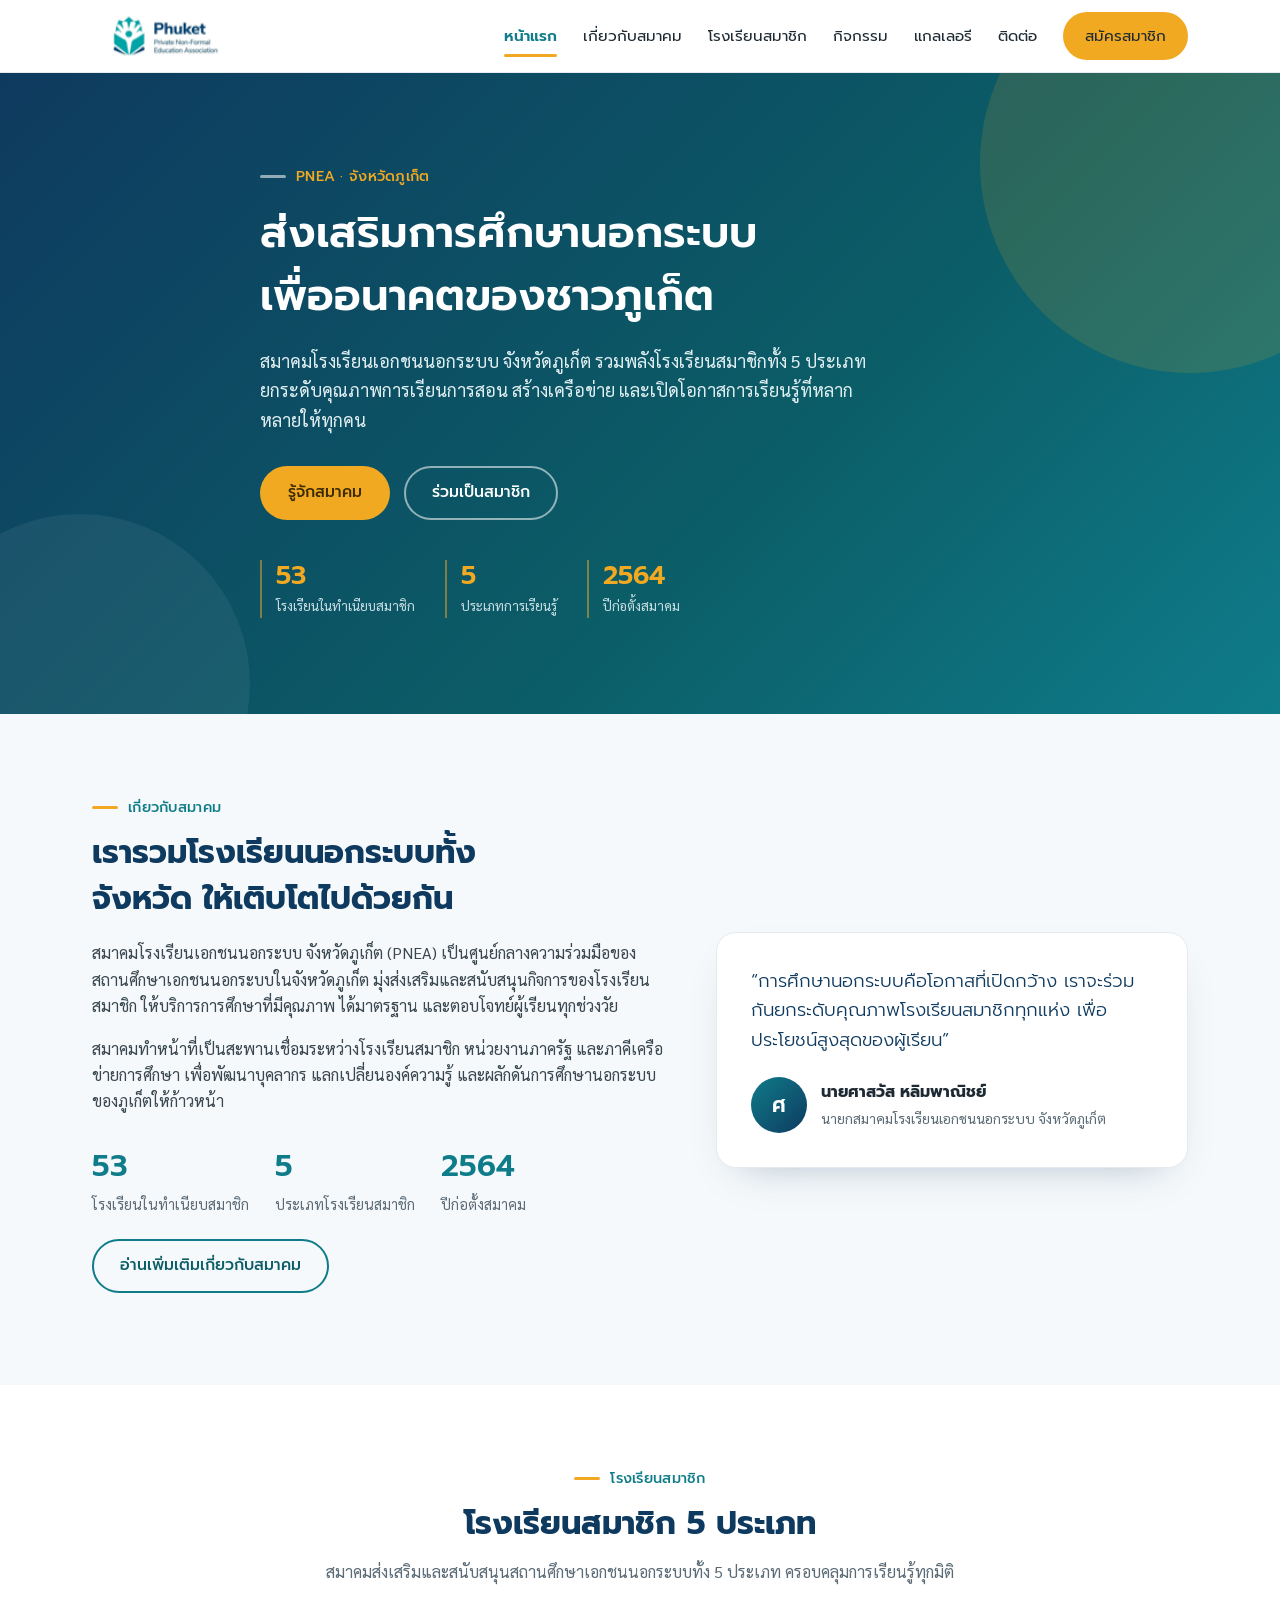
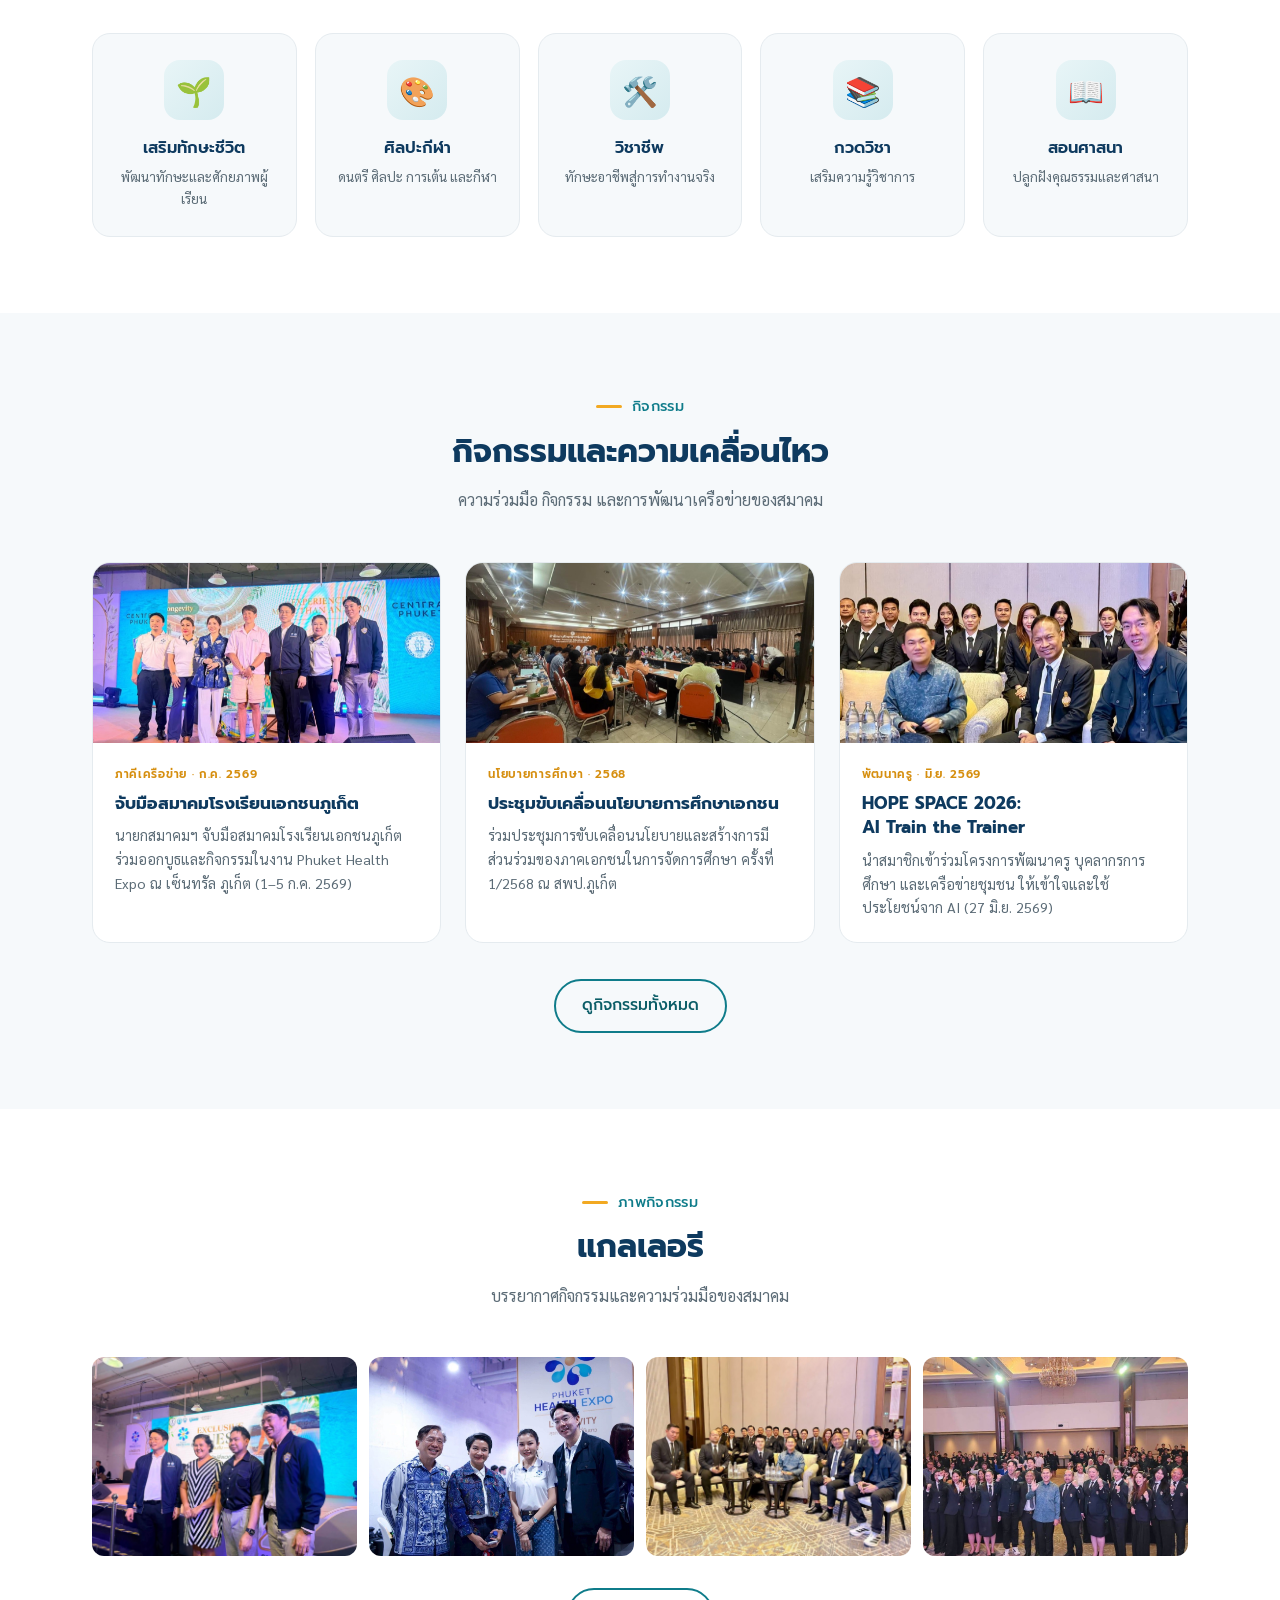
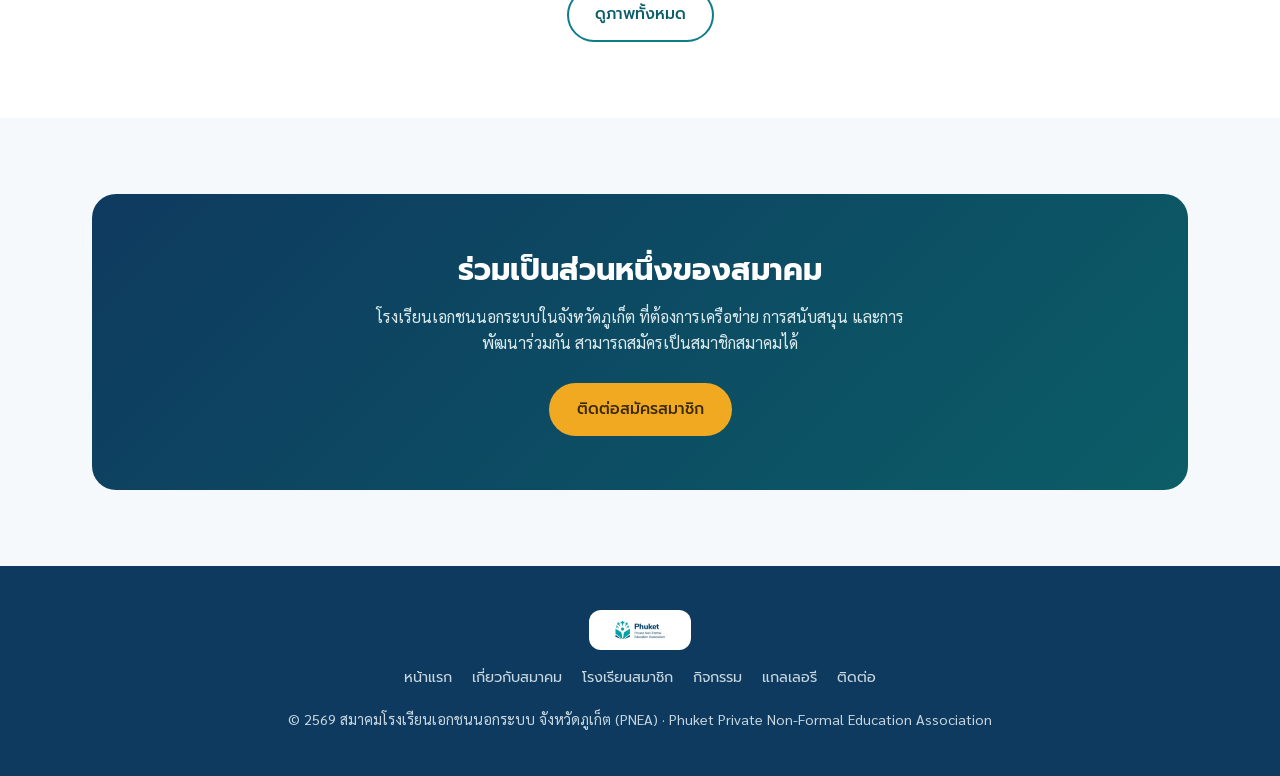
==== index.html @ 34551231 "content: ทำเนียบ 130 แห่ง — เพิ่มการ์ดจากทะเบียน สช." ====
<!DOCTYPE html>
<html lang="th">
<head>
<meta charset="UTF-8">
<meta name="viewport" content="width=device-width, initial-scale=1.0">
<title>สมาคมโรงเรียนเอกชนนอกระบบ จังหวัดภูเก็ต | PNEA</title>
<meta name="description" content="สมาคมโรงเรียนเอกชนนอกระบบ จังหวัดภูเก็ต (PNEA) ส่งเสริมและสนับสนุนโรงเรียนสมาชิก 5 ประเภท เพื่อการศึกษาที่มีคุณภาพของชาวภูเก็ต">
<link rel="preconnect" href="https://fonts.googleapis.com">
<link rel="preconnect" href="https://fonts.gstatic.com" crossorigin>
<link href="https://fonts.googleapis.com/css2?family=Prompt:wght@300;400;500;600;700&family=Sarabun:wght@300;400;500;600&display=swap" rel="stylesheet">
<!-- social/meta -->
<link rel="icon" type="image/png" href="img/favicon.png">
<link rel="apple-touch-icon" href="img/favicon.png">
<meta property="og:type" content="website">
<meta property="og:site_name" content="PNEA — สมาคมโรงเรียนเอกชนนอกระบบ จังหวัดภูเก็ต">
<meta property="og:locale" content="th_TH">
<meta property="og:title" content="สมาคมโรงเรียนเอกชนนอกระบบ จังหวัดภูเก็ต | PNEA">
<meta property="og:description" content="สมาคมโรงเรียนเอกชนนอกระบบ จังหวัดภูเก็ต (PNEA) ส่งเสริมและสนับสนุนโรงเรียนสมาชิก 5 ประเภท เพื่อการศึกษาที่มีคุณภาพของชาวภูเก็ต">
<meta property="og:url" content="https://satjah.github.io/phuket-pnea/">
<meta property="og:image" content="https://satjah.github.io/phuket-pnea/img/og.jpg">
<meta name="twitter:card" content="summary_large_image">
<link rel="canonical" href="https://satjah.github.io/phuket-pnea/">
<link rel="stylesheet" href="css/style.css">
</head>
<body>

<header>
  <nav class="wrap">
    <a class="logo" href="index.html">
      <img src="img/logo-nav.png" alt="PNEA – สมาคมโรงเรียนเอกชนนอกระบบ จังหวัดภูเก็ต" class="logo-img">
    </a>
    <div class="nav-links">
      <a href="index.html" class="active">หน้าแรก</a>
      <a href="about.html">เกี่ยวกับสมาคม</a>
      <a href="members.html">โรงเรียนสมาชิก</a>
      <a href="activities.html">กิจกรรม</a>
      <a href="gallery.html">แกลเลอรี</a>
      <a href="contact.html">ติดต่อ</a>
      <a href="members.html#join" class="btn btn-gold" style="padding:9px 20px">สมัครสมาชิก</a>
    </div>
    <button class="nav-toggle" aria-label="เมนู" aria-expanded="false">☰</button>
  </nav>
</header>

<!-- ===== HERO ===== -->
<div class="hero" id="top">
  <div class="wrap hero-inner">
    <div class="eyebrow">PNEA · จังหวัดภูเก็ต</div>
    <h1>ส่งเสริมการศึกษานอกระบบ เพื่ออนาคตของชาวภูเก็ต</h1>
    <p>สมาคมโรงเรียนเอกชนนอกระบบ จังหวัดภูเก็ต รวมพลังโรงเรียนสมาชิกทั้ง 5 ประเภท
       ยกระดับคุณภาพการเรียนการสอน สร้างเครือข่าย และเปิดโอกาสการเรียนรู้ที่หลากหลายให้ทุกคน</p>
    <div class="hero-cta">
      <a href="about.html" class="btn btn-gold">รู้จักสมาคม</a>
      <a href="members.html#join" class="btn btn-ghost">ร่วมเป็นสมาชิก</a>
    </div>
    <div class="hero-stats">
      <div class="hs"><b class="n-schools">53</b><span>โรงเรียนในทำเนียบสมาชิก</span></div>
      <div class="hs"><b>5</b><span>ประเภทการเรียนรู้</span></div>
      <div class="hs"><b>2564</b><span>ปีก่อตั้งสมาคม</span></div>
    </div>
  </div>
</div>

<!-- ===== ABOUT (ย่อ) ===== -->
<section id="about">
  <div class="wrap about-grid">
    <div>
      <div class="eyebrow">เกี่ยวกับสมาคม</div>
      <h2 style="font-size:2rem;color:var(--navy);margin:10px 0 18px">เรารวมโรงเรียนนอกระบบทั้งจังหวัด ให้เติบโตไปด้วยกัน</h2>
      <p>สมาคมโรงเรียนเอกชนนอกระบบ จังหวัดภูเก็ต (PNEA) เป็นศูนย์กลางความร่วมมือของสถานศึกษาเอกชนนอกระบบในจังหวัดภูเก็ต
         มุ่งส่งเสริมและสนับสนุนกิจการของโรงเรียนสมาชิก ให้บริการการศึกษาที่มีคุณภาพ ได้มาตรฐาน และตอบโจทย์ผู้เรียนทุกช่วงวัย</p>
      <p>สมาคมทำหน้าที่เป็นสะพานเชื่อมระหว่างโรงเรียนสมาชิก หน่วยงานภาครัฐ และภาคีเครือข่ายการศึกษา
         เพื่อพัฒนาบุคลากร แลกเปลี่ยนองค์ความรู้ และผลักดันการศึกษานอกระบบของภูเก็ตให้ก้าวหน้า</p>
      <div class="stat-row">
        <div class="stat"><b class="n-schools">53</b><span>โรงเรียนในทำเนียบสมาชิก</span></div>
        <div class="stat"><b>5</b><span>ประเภทโรงเรียนสมาชิก</span></div>
        <div class="stat"><b>2564</b><span>ปีก่อตั้งสมาคม</span></div>
      </div>
      <p style="margin-top:22px"><a href="about.html" class="btn btn-line">อ่านเพิ่มเติมเกี่ยวกับสมาคม</a></p>
    </div>
    <div class="about-card">
      <div class="quote">“การศึกษานอกระบบคือโอกาสที่เปิดกว้าง เราจะร่วมกันยกระดับคุณภาพโรงเรียนสมาชิกทุกแห่ง เพื่อประโยชน์สูงสุดของผู้เรียน”</div>
      <div class="prez">
        <div class="avatar">ศ</div>
        <div>
          <b>นายศาสวัส หลิมพาณิชย์</b>
          <span>นายกสมาคมโรงเรียนเอกชนนอกระบบ จังหวัดภูเก็ต</span>
        </div>
      </div>
    </div>
  </div>
</section>

<!-- ===== CATEGORIES (ย่อ) ===== -->
<section id="categories" class="sec-white">
  <div class="wrap">
    <div class="sec-head">
      <div class="eyebrow">โรงเรียนสมาชิก</div>
      <h2>โรงเรียนสมาชิก 5 ประเภท</h2>
      <p>สมาคมส่งเสริมและสนับสนุนสถานศึกษาเอกชนนอกระบบทั้ง 5 ประเภท ครอบคลุมการเรียนรู้ทุกมิติ</p>
    </div>
    <div class="cat-grid">
      <a class="cat" href="members.html"><div class="ic">🌱</div><h3>เสริมทักษะชีวิต</h3><p>พัฒนาทักษะและศักยภาพผู้เรียน</p></a>
      <a class="cat" href="members.html"><div class="ic">🎨</div><h3>ศิลปะกีฬา</h3><p>ดนตรี ศิลปะ การเต้น และกีฬา</p></a>
      <a class="cat" href="members.html"><div class="ic">🛠️</div><h3>วิชาชีพ</h3><p>ทักษะอาชีพสู่การทำงานจริง</p></a>
      <a class="cat" href="members.html"><div class="ic">📚</div><h3>กวดวิชา</h3><p>เสริมความรู้วิชาการ</p></a>
      <a class="cat" href="members.html"><div class="ic">📖</div><h3>สอนศาสนา</h3><p>ปลูกฝังคุณธรรมและศาสนา</p></a>
    </div>
  </div>
</section>

<!-- ===== ACTIVITIES (ย่อ 3 รายการล่าสุด) ===== -->
<section id="activities">
  <div class="wrap">
    <div class="sec-head">
      <div class="eyebrow">กิจกรรม</div>
      <h2>กิจกรรมและความเคลื่อนไหว</h2>
      <p>ความร่วมมือ กิจกรรม และการพัฒนาเครือข่ายของสมาคม</p>
    </div>
    <div class="act-grid">
      <a class="act" href="activities.html#a1">
        <img class="thumb" src="img/a1.jpg" alt="จับมือสมาคมโรงเรียนเอกชนภูเก็ตในงาน Phuket Health Expo" loading="lazy">
        <div class="body">
          <div class="tag">ภาคีเครือข่าย · ก.ค. 2569</div>
          <h3>จับมือสมาคมโรงเรียนเอกชนภูเก็ต</h3>
          <p>นายกสมาคมฯ จับมือสมาคมโรงเรียนเอกชนภูเก็ต ร่วมออกบูธและกิจกรรมในงาน Phuket Health Expo ณ เซ็นทรัล ภูเก็ต (1–5 ก.ค. 2569)</p>
        </div>
      </a>
      <a class="act" href="activities.html#a2">
        <img class="thumb" src="img/a2.jpg" alt="ประชุมขับเคลื่อนนโยบายการศึกษาเอกชน" loading="lazy">
        <div class="body">
          <div class="tag">นโยบายการศึกษา · 2568</div>
          <h3>ประชุมขับเคลื่อนนโยบายการศึกษาเอกชน</h3>
          <p>ร่วมประชุมการขับเคลื่อนนโยบายและสร้างการมีส่วนร่วมของภาคเอกชนในการจัดการศึกษา ครั้งที่ 1/2568 ณ สพป.ภูเก็ต</p>
        </div>
      </a>
      <a class="act" href="activities.html#a3">
        <img class="thumb" src="img/a3.jpg" alt="HOPE SPACE 2026: AI Train the Trainer" loading="lazy">
        <div class="body">
          <div class="tag">พัฒนาครู · มิ.ย. 2569</div>
          <h3>HOPE SPACE 2026: AI Train the Trainer</h3>
          <p>นำสมาชิกเข้าร่วมโครงการพัฒนาครู บุคลากรการศึกษา และเครือข่ายชุมชน ให้เข้าใจและใช้ประโยชน์จาก AI (27 มิ.ย. 2569)</p>
        </div>
      </a>
    </div>
    <div style="text-align:center;margin-top:36px"><a href="activities.html" class="btn btn-line">ดูกิจกรรมทั้งหมด</a></div>
  </div>
</section>

<!-- ===== GALLERY (ย่อ 4 รูป) ===== -->
<section class="sec-white">
  <div class="wrap">
    <div class="sec-head">
      <div class="eyebrow">ภาพกิจกรรม</div>
      <h2>แกลเลอรี</h2>
      <p>บรรยากาศกิจกรรมและความร่วมมือของสมาคม</p>
    </div>
    <div class="gallery-grid">
      <a class="gitem" href="gallery.html"><img src="img/g01.jpg" alt="กิจกรรมสมาคม PNEA — Phuket Health Expo" loading="lazy"></a>
      <a class="gitem" href="gallery.html"><img src="img/g02.jpg" alt="กิจกรรมสมาคม PNEA" loading="lazy"></a>
      <a class="gitem" href="gallery.html"><img src="img/g05.jpg" alt="โครงการ HOPE SPACE 2026 AI Train the Trainer" loading="lazy"></a>
      <a class="gitem" href="gallery.html"><img src="img/g06.jpg" alt="โครงการ HOPE SPACE 2026 AI Train the Trainer" loading="lazy"></a>
    </div>
    <div style="text-align:center;margin-top:32px"><a href="gallery.html" class="btn btn-line">ดูภาพทั้งหมด</a></div>
  </div>
</section>

<!-- ===== JOIN ===== -->
<section>
  <div class="wrap">
    <div class="join">
      <h2>ร่วมเป็นส่วนหนึ่งของสมาคม</h2>
      <p>โรงเรียนเอกชนนอกระบบในจังหวัดภูเก็ต ที่ต้องการเครือข่าย การสนับสนุน และการพัฒนาร่วมกัน สามารถสมัครเป็นสมาชิกสมาคมได้</p>
      <a href="members.html#join" class="btn btn-gold">ติดต่อสมัครสมาชิก</a>
    </div>
  </div>
</section>

<footer>
  <div class="wrap">
    <a class="logo foot-logo" href="index.html"><img src="img/logo-nav.png" alt="PNEA – สมาคมโรงเรียนเอกชนนอกระบบ จังหวัดภูเก็ต"></a>
    <div class="foot-nav">
      <a href="index.html">หน้าแรก</a>
      <a href="about.html">เกี่ยวกับสมาคม</a>
      <a href="members.html">โรงเรียนสมาชิก</a>
      <a href="activities.html">กิจกรรม</a>
      <a href="gallery.html">แกลเลอรี</a>
      <a href="contact.html">ติดต่อ</a>
    </div>
    <p>© 2569 สมาคมโรงเรียนเอกชนนอกระบบ จังหวัดภูเก็ต (PNEA) · Phuket Private Non-Formal Education Association</p>
  </div>
</footer>

<script src="js/main.js"></script>
</body>
</html>
---- css/style.css ----
/* PNEA — สมาคมโรงเรียนเอกชนนอกระบบ จังหวัดภูเก็ต
   stylesheet ร่วมของทุกหน้า (multi-page) */

:root{
  --navy:#0e3a5f; --teal:#0f7c8a; --teal-dk:#0b5d67;
  --gold:#f2a922; --gold-dk:#d68f10;
  --ink:#1e2a33; --muted:#5b6b76; --line:#e5ebef;
  --bg:#f6f9fb; --white:#ffffff;
  --wrap:1140px;
}
*{margin:0;padding:0;box-sizing:border-box}
html{scroll-behavior:smooth}
body{font-family:'Sarabun',system-ui,-apple-system,'Segoe UI',sans-serif;color:var(--ink);background:var(--bg);line-height:1.65}
/* ไทยมีสระบน+วรรณยุกต์ซ้อน 2 ชั้น — line-height 1.3 แบบ Latin จะชนกันเวลาพาดหัว 2 บรรทัด */
h1,h2,h3,.brand-name{font-family:'Prompt',sans-serif;line-height:1.45;text-wrap:balance}
a{color:inherit;text-decoration:none}
img{max-width:100%}
.wrap{max-width:var(--wrap);margin:0 auto;padding:0 22px}
.btn{display:inline-block;padding:12px 26px;border-radius:999px;font-family:'Prompt';font-weight:500;font-size:.98rem;transition:.2s;cursor:pointer;border:2px solid transparent}
.btn-gold{background:var(--gold);color:#3a2a00}
.btn-gold:hover{background:var(--gold-dk)}
.btn-ghost{border-color:rgba(255,255,255,.55);color:#fff}
.btn-ghost:hover{background:rgba(255,255,255,.12)}
.btn-line{border-color:var(--teal);color:var(--teal-dk)}
.btn-line:hover{background:var(--teal);color:#fff}
/* ห้าม letter-spacing กับตัวไทย — สระ/วรรณยุกต์จะลอยแยกจากพยัญชนะ ใช้ขีดทองนำสายตาแทน */
.eyebrow{display:inline-flex;align-items:center;gap:10px;font-family:'Prompt';font-weight:500;font-size:.9rem;letter-spacing:.02em;color:var(--teal)}
.eyebrow::before{content:"";width:26px;height:3px;border-radius:3px;background:var(--gold);flex:none}
.hero .eyebrow::before,.page-hero .eyebrow::before{background:rgba(255,255,255,.55)}

/* ===== NAV ===== */
header{position:sticky;top:0;z-index:50;background:rgba(255,255,255,.92);backdrop-filter:blur(8px);border-bottom:1px solid var(--line)}
nav{display:flex;align-items:center;justify-content:space-between;height:72px}
.logo{display:flex;align-items:center;gap:12px}
.logo-img{height:46px;width:auto;display:block}
.brand-name{font-weight:600;font-size:1.02rem;color:var(--navy);line-height:1.15}
.brand-name small{display:block;font-family:'Sarabun';font-weight:400;font-size:.72rem;color:var(--muted);letter-spacing:.02em}
.nav-links{display:flex;gap:26px;align-items:center}
.nav-links a{font-family:'Prompt';font-weight:400;font-size:.95rem;color:var(--ink);transition:.2s}
.nav-links a:hover{color:var(--teal)}
.nav-links a.active{color:var(--teal);font-weight:600}
.nav-links a.btn.active{color:#3a2a00}
.nav-toggle{display:none;font-size:1.6rem;background:none;border:none;color:var(--navy);cursor:pointer;line-height:1}
@media(min-width:901px){
  .nav-links a{position:relative}
  .nav-links a.active:not(.btn)::after{content:"";position:absolute;left:0;right:0;bottom:-8px;height:3px;border-radius:3px;background:var(--gold)}
}
@media(max-width:900px){
  .nav-toggle{display:block}
  .nav-links{display:none;position:absolute;top:72px;left:0;right:0;flex-direction:column;align-items:flex-start;gap:0;background:#fff;border-bottom:1px solid var(--line);padding:8px 22px 18px;box-shadow:0 18px 30px -22px rgba(14,58,95,.5)}
  .nav-links.open{display:flex}
  .nav-links a{padding:11px 0;width:100%;border-bottom:1px solid var(--line)}
  .nav-links a.btn{margin-top:12px;border-bottom:none;width:auto;padding:9px 20px}
}

/* ===== HERO (หน้าแรก) ===== */
.hero{position:relative;color:#fff;background:linear-gradient(135deg,var(--navy) 0%,var(--teal-dk) 60%,var(--teal) 100%);overflow:hidden}
.hero::after{content:"";position:absolute;right:-120px;top:-120px;width:420px;height:420px;border-radius:50%;background:rgba(242,169,34,.14)}
.hero::before{content:"";position:absolute;left:-90px;bottom:-140px;width:340px;height:340px;border-radius:50%;background:rgba(255,255,255,.06)}
.hero-inner{position:relative;z-index:2;padding:86px 0 96px;max-width:760px}
.hero .eyebrow{color:var(--gold)}
.hero h1{font-size:2.7rem;font-weight:600;margin:14px 0 18px}
.hero p{font-size:1.12rem;color:#dfeef1;max-width:620px;margin-bottom:32px}
.hero-cta{display:flex;gap:14px;flex-wrap:wrap}
/* ตัวเลขจริงใต้ CTA — จำนวนโรงเรียนถูก sync โดย scripts/build_members.py (class n-schools) */
.hero-stats{display:flex;gap:30px;margin-top:40px;flex-wrap:wrap}
.hero-stats .hs{padding-left:14px;border-left:2px solid rgba(242,169,34,.5)}
.hero-stats .hs b{display:block;font-family:'Prompt';font-weight:600;font-size:1.65rem;color:var(--gold);line-height:1.2}
.hero-stats .hs span{font-size:.84rem;color:#c8dfe4}
@media(max-width:600px){.hero h1{font-size:2rem}.hero-stats{gap:18px 26px;margin-top:32px}}

/* ===== PAGE HERO (หน้าใน) ===== */
.page-hero{position:relative;color:#fff;background:linear-gradient(135deg,var(--navy) 0%,var(--teal-dk) 100%);overflow:hidden}
.page-hero::after{content:"";position:absolute;right:-100px;top:-140px;width:360px;height:360px;border-radius:50%;background:rgba(242,169,34,.12)}
.page-hero .wrap{position:relative;z-index:2;padding:52px 22px 56px}
.page-hero .eyebrow{color:var(--gold)}
.page-hero h1{font-size:2.1rem;font-weight:600;margin:12px 0 10px}
.page-hero p{color:#dfeef1;max-width:640px}
.crumb{font-size:.84rem;color:#a9c9d2;margin-bottom:2px}
.crumb a:hover{color:#fff}
@media(max-width:600px){.page-hero h1{font-size:1.7rem}}

/* ===== SECTION ===== */
section{padding:76px 0}
section.tight{padding:56px 0}
.sec-head{text-align:center;max-width:680px;margin:0 auto 48px}
.sec-head h2{font-size:2rem;color:var(--navy);margin:10px 0 12px}
.sec-head p{color:var(--muted)}
.sec-white{background:var(--white)}
@media(max-width:600px){
  section{padding:52px 0}
  .sec-head{margin-bottom:32px}
}

/* ===== ABOUT ===== */
.about-grid{display:grid;grid-template-columns:1.1fr .9fr;gap:48px;align-items:center}
.about-grid p{margin-bottom:16px;color:#38474f}
.stat-row{display:flex;gap:26px;margin-top:26px;flex-wrap:wrap}
.stat b{font-family:'Prompt';font-weight:600;font-size:1.9rem;color:var(--teal);display:block}
.stat span{font-size:.9rem;color:var(--muted)}
.about-card{background:var(--white);border:1px solid var(--line);border-radius:20px;padding:34px;box-shadow:0 18px 40px -24px rgba(14,58,95,.35)}
.about-card .quote{font-family:'Prompt';font-weight:300;font-size:1.15rem;color:var(--navy);line-height:1.6;margin-bottom:22px}
.prez{display:flex;align-items:center;gap:14px}
.prez .avatar{width:56px;height:56px;border-radius:50%;background:linear-gradient(135deg,var(--teal),var(--navy));color:#fff;display:grid;place-items:center;font-family:'Prompt';font-weight:600;font-size:1.3rem}
.prez b{font-family:'Prompt';color:var(--ink);display:block}
.prez span{font-size:.86rem;color:var(--muted)}
@media(max-width:820px){.about-grid{grid-template-columns:1fr;gap:32px}}

/* กล่องข้อความยาว (หน้าเกี่ยวกับสมาคม) */
.prose{max-width:820px;margin:0 auto}
.prose h3{color:var(--navy);font-size:1.2rem;margin:30px 0 10px}
.prose p{color:#38474f;margin-bottom:14px}
.prose ul{margin:0 0 16px 20px;color:#38474f}
.prose li{margin-bottom:8px}

/* ===== CATEGORIES ===== */
.cat-grid{display:grid;grid-template-columns:repeat(5,1fr);gap:18px}
.cat{border:1px solid var(--line);border-radius:18px;padding:26px 18px;text-align:center;transition:.25s;background:var(--bg)}
.cat:hover{transform:translateY(-6px);box-shadow:0 22px 40px -26px rgba(15,124,138,.6);border-color:transparent}
.cat .ic{width:60px;height:60px;margin:0 auto 16px;border-radius:16px;display:grid;place-items:center;font-size:1.8rem;background:linear-gradient(135deg,#e8f5f7,#d5ebef)}
.cat h3{font-size:1.02rem;color:var(--navy);font-weight:600}
.cat p{font-size:.84rem;color:var(--muted);margin-top:6px}
@media(max-width:900px){.cat-grid{grid-template-columns:repeat(2,1fr)}}
@media(max-width:480px){.cat-grid{grid-template-columns:1fr}}

/* การ์ดประเภทสมาชิกแบบเต็ม (หน้าโรงเรียนสมาชิก) */
.cat-full{display:grid;grid-template-columns:repeat(2,1fr);gap:20px}
.cat-full .item{background:var(--white);border:1px solid var(--line);border-radius:18px;padding:26px;display:flex;gap:18px;align-items:flex-start}
.cat-full .ic{width:56px;height:56px;flex:none;border-radius:16px;display:grid;place-items:center;font-size:1.6rem;background:linear-gradient(135deg,#e8f5f7,#d5ebef)}
.cat-full h3{color:var(--navy);font-size:1.08rem;margin-bottom:6px}
.cat-full p{color:var(--muted);font-size:.92rem}
@media(max-width:820px){.cat-full{grid-template-columns:1fr}}

/* ===== ทำเนียบโรงเรียนสมาชิก (สร้างจาก data/schools/*.json) ===== */
.dir-tools{max-width:900px;margin:0 auto 30px;text-align:center}
/* 🔴 font-size ต้อง ≥16px ไม่งั้น iOS Safari ซูมหน้าจอเด้งทุกครั้งที่แตะช่องค้นหา */
#s-search{width:100%;max-width:520px;padding:13px 20px;border:1px solid var(--line);border-radius:999px;font-family:'Sarabun';font-size:16px;background:var(--white);color:var(--ink)}
#s-search:focus{outline:none;border-color:var(--teal);box-shadow:0 0 0 3px rgba(15,124,138,.12)}
.dir-filters{display:flex;flex-direction:column;gap:10px;align-items:center;margin:18px 0 12px}
.f-group{display:flex;flex-wrap:wrap;gap:8px;justify-content:center;align-items:center}
.f-label{font-family:'Prompt';font-size:.78rem;color:var(--muted);margin-right:4px}
.dir-empty{text-align:center;color:var(--muted);padding:34px 0}
.dir-filters .f{padding:7px 16px;border-radius:999px;border:1px solid var(--line);background:var(--white);font-family:'Prompt';font-size:.86rem;color:var(--muted);cursor:pointer;transition:.2s}
.dir-filters .f:hover{border-color:var(--teal);color:var(--teal-dk)}
.dir-filters .f.active{background:var(--teal);border-color:var(--teal);color:#fff}
.dir-count{font-size:.88rem;color:var(--muted)}
.dir-count b{font-family:'Prompt';color:var(--teal);font-size:1.05rem}
.dir-foot{max-width:760px;margin:30px auto 0;text-align:center;font-size:.85rem;color:var(--muted)}
.dir-foot a{color:var(--teal)}

.school-grid{display:grid;grid-template-columns:repeat(3,1fr);gap:20px}
@media(max-width:1000px){.school-grid{grid-template-columns:repeat(2,1fr)}}
@media(max-width:680px){.school-grid{grid-template-columns:1fr}}
.school{background:var(--white);border:1px solid var(--line);border-radius:18px;padding:22px;display:flex;flex-direction:column;transition:.25s}
.school:hover{box-shadow:0 22px 45px -30px rgba(14,58,95,.55);border-color:transparent}
.s-head{display:flex;gap:12px;align-items:flex-start}
.s-ic{width:42px;height:42px;flex:none;border-radius:12px;display:grid;place-items:center;font-size:1.25rem;background:linear-gradient(135deg,#e8f5f7,#d5ebef)}
.school h3{font-size:1rem;color:var(--navy);line-height:1.35}
.s-en{font-size:.78rem;color:var(--muted);margin-top:2px}
.s-cat{margin-left:auto;flex:none;font-family:'Prompt';font-size:.7rem;padding:4px 10px;border-radius:999px;background:#fdf3dd;color:#7a5c10;height:fit-content}
/* ป้ายแยกสมาชิกสมาคม ออกจากโรงเรียนที่ดึงมาจากทะเบียน สช. — ห้ามให้สองกลุ่มนี้ดูเหมือนกัน */
.s-badge{display:inline-block;margin-top:12px;font-family:'Prompt';font-size:.7rem;padding:3px 10px;border-radius:999px}
.s-badge.member{background:linear-gradient(135deg,#fdf3dd,#f8e6bd);color:#7a5c10;border:1px solid #eccf8e}
.s-badge.other{background:var(--bg);color:var(--muted);border:1px solid var(--line)}
.s-one{font-size:.9rem;color:#38474f;margin:12px 0}
.chips{display:flex;flex-wrap:wrap;gap:6px;margin-bottom:14px}
.chip{font-size:.74rem;padding:3px 10px;border-radius:999px;background:var(--bg);border:1px solid var(--line);color:var(--muted)}
.s-meta{font-size:.86rem;color:var(--muted);margin-bottom:14px}
.s-meta .m{display:flex;gap:8px;margin-bottom:6px;align-items:flex-start}
.s-meta .m span{flex:none}
.s-meta a{color:var(--teal-dk)}
.s-meta a:hover{color:var(--teal)}
.s-links{display:flex;flex-wrap:wrap;gap:8px;margin-top:auto}
.s-links a{font-family:'Prompt';font-size:.8rem;padding:6px 12px;border-radius:999px;border:1px solid var(--line);color:var(--teal-dk);transition:.2s}
.s-links a:hover{background:var(--teal);border-color:var(--teal);color:#fff}
/* สถานะ QA ภายใน — ต้องเห็นแต่ต้องไม่เด่นจนทำให้ทำเนียบดู "ยังไม่เสร็จ" */
.pending{display:inline-flex;align-items:center;gap:6px;margin-top:12px;font-size:.74rem;color:var(--muted)}
.pending::before{content:"";width:7px;height:7px;border-radius:50%;background:var(--gold);flex:none}

/* ===== ACTIVITIES ===== */
.act-grid{display:grid;grid-template-columns:repeat(3,1fr);gap:24px}
.act{background:var(--white);border:1px solid var(--line);border-radius:18px;overflow:hidden;transition:.25s;display:block}
.act:hover{box-shadow:0 22px 45px -28px rgba(14,58,95,.5)}
.act img.thumb{height:180px;width:100%;object-fit:cover;display:block}
.act .body{padding:22px}
.act .tag{font-size:.72rem;font-family:'Prompt';font-weight:600;letter-spacing:.06em;color:var(--gold-dk);text-transform:uppercase}
.act h3{font-size:1.06rem;color:var(--navy);margin:8px 0 8px}
.act p{font-size:.9rem;color:var(--muted)}
.act .more{display:inline-block;margin-top:12px;font-family:'Prompt';font-size:.86rem;color:var(--teal)}
@media(max-width:820px){.act-grid{grid-template-columns:1fr}}

/* รายการกิจกรรมแบบเต็ม (หน้ากิจกรรม) */
.act-row{display:grid;grid-template-columns:.9fr 1.1fr;gap:30px;align-items:center;background:var(--white);border:1px solid var(--line);border-radius:20px;overflow:hidden;margin-bottom:26px}
.act-row img{width:100%;height:100%;min-height:240px;object-fit:cover;display:block}
.act-row .body{padding:26px 30px 26px 6px}
.act-row .tag{font-size:.74rem;font-family:'Prompt';font-weight:600;letter-spacing:.06em;color:var(--gold-dk);text-transform:uppercase}
.act-row h3{font-size:1.25rem;color:var(--navy);margin:8px 0 10px}
.act-row p{color:#38474f;font-size:.96rem;margin-bottom:14px}
@media(max-width:820px){
  .act-row{grid-template-columns:1fr}
  .act-row img{min-height:200px}
  .act-row .body{padding:22px 24px 26px}
}

/* ===== GALLERY ===== */
.gallery-grid{display:grid;grid-template-columns:repeat(4,1fr);gap:12px}
.gallery-grid .gitem{display:block;border-radius:12px;overflow:hidden;aspect-ratio:4/3}
.gallery-grid img{width:100%;height:100%;object-fit:cover;transition:.35s}
.gallery-grid .gitem:hover img{transform:scale(1.07)}
@media(max-width:820px){.gallery-grid{grid-template-columns:repeat(2,1fr)}}

/* ===== JOIN ===== */
.join{background:linear-gradient(135deg,var(--navy),var(--teal-dk));color:#fff;border-radius:24px;padding:54px;text-align:center;position:relative;overflow:hidden}
.join h2{font-size:1.9rem;margin-bottom:12px}
.join p{color:#dbeaed;max-width:560px;margin:0 auto 26px}
@media(max-width:600px){.join{padding:38px 24px}}

/* ===== CONTACT ===== */
.contact-grid{display:grid;grid-template-columns:1fr 1fr;gap:44px}
.contact-item{display:flex;gap:14px;margin-bottom:20px;align-items:flex-start}
.contact-item .ic{width:44px;height:44px;flex:none;border-radius:12px;background:#e8f5f7;color:var(--teal-dk);display:grid;place-items:center;font-size:1.2rem}
.contact-item b{font-family:'Prompt';display:block;color:var(--navy)}
.contact-item span,.contact-item a{color:var(--muted);font-size:.94rem}
.contact-item a:hover{color:var(--teal)}
.map-ph{background:var(--bg);border:1px dashed var(--line);border-radius:18px;display:grid;place-items:center;color:#9fb0ba;font-family:'Prompt';min-height:260px;text-align:center;padding:20px}
.map-live{border-style:solid;cursor:pointer;transition:.2s;color:var(--muted)}
.map-live:hover{border-color:var(--teal);box-shadow:0 14px 30px -22px rgba(15,124,138,.5)}
@media(max-width:820px){.contact-grid{grid-template-columns:1fr;gap:28px}}

/* ===== FOOTER ===== */
footer{background:var(--navy);color:#c9d8e0;padding:44px 0;text-align:center;font-size:.9rem}
footer .logo{justify-content:center;margin-bottom:14px}
footer .brand-name{color:#fff}
footer a{color:var(--gold)}
.foot-logo img{height:40px;background:#fff;padding:9px 16px;border-radius:12px;display:block}
.foot-nav{display:flex;gap:20px;justify-content:center;flex-wrap:wrap;margin:16px 0 18px}
.foot-nav a{color:#c9d8e0;font-family:'Prompt';font-size:.9rem}
.foot-nav a:hover{color:#fff}

/* กล่องหมายเหตุ "รอข้อมูลจากสมาคม" */
.note{background:#fff8e6;border:1px solid #f2d58a;border-radius:12px;padding:14px 18px;font-size:.86rem;color:#7a5c10;margin-top:26px}
.note.center{max-width:680px;margin:26px auto 0;text-align:center}

/* ===== เคารพผู้ใช้ที่ปิดแอนิเมชันในระบบ ===== */
@media(prefers-reduced-motion:reduce){
  html{scroll-behavior:auto}
  *,*::before,*::after{transition:none!important;animation:none!important;transform:none!important}
}
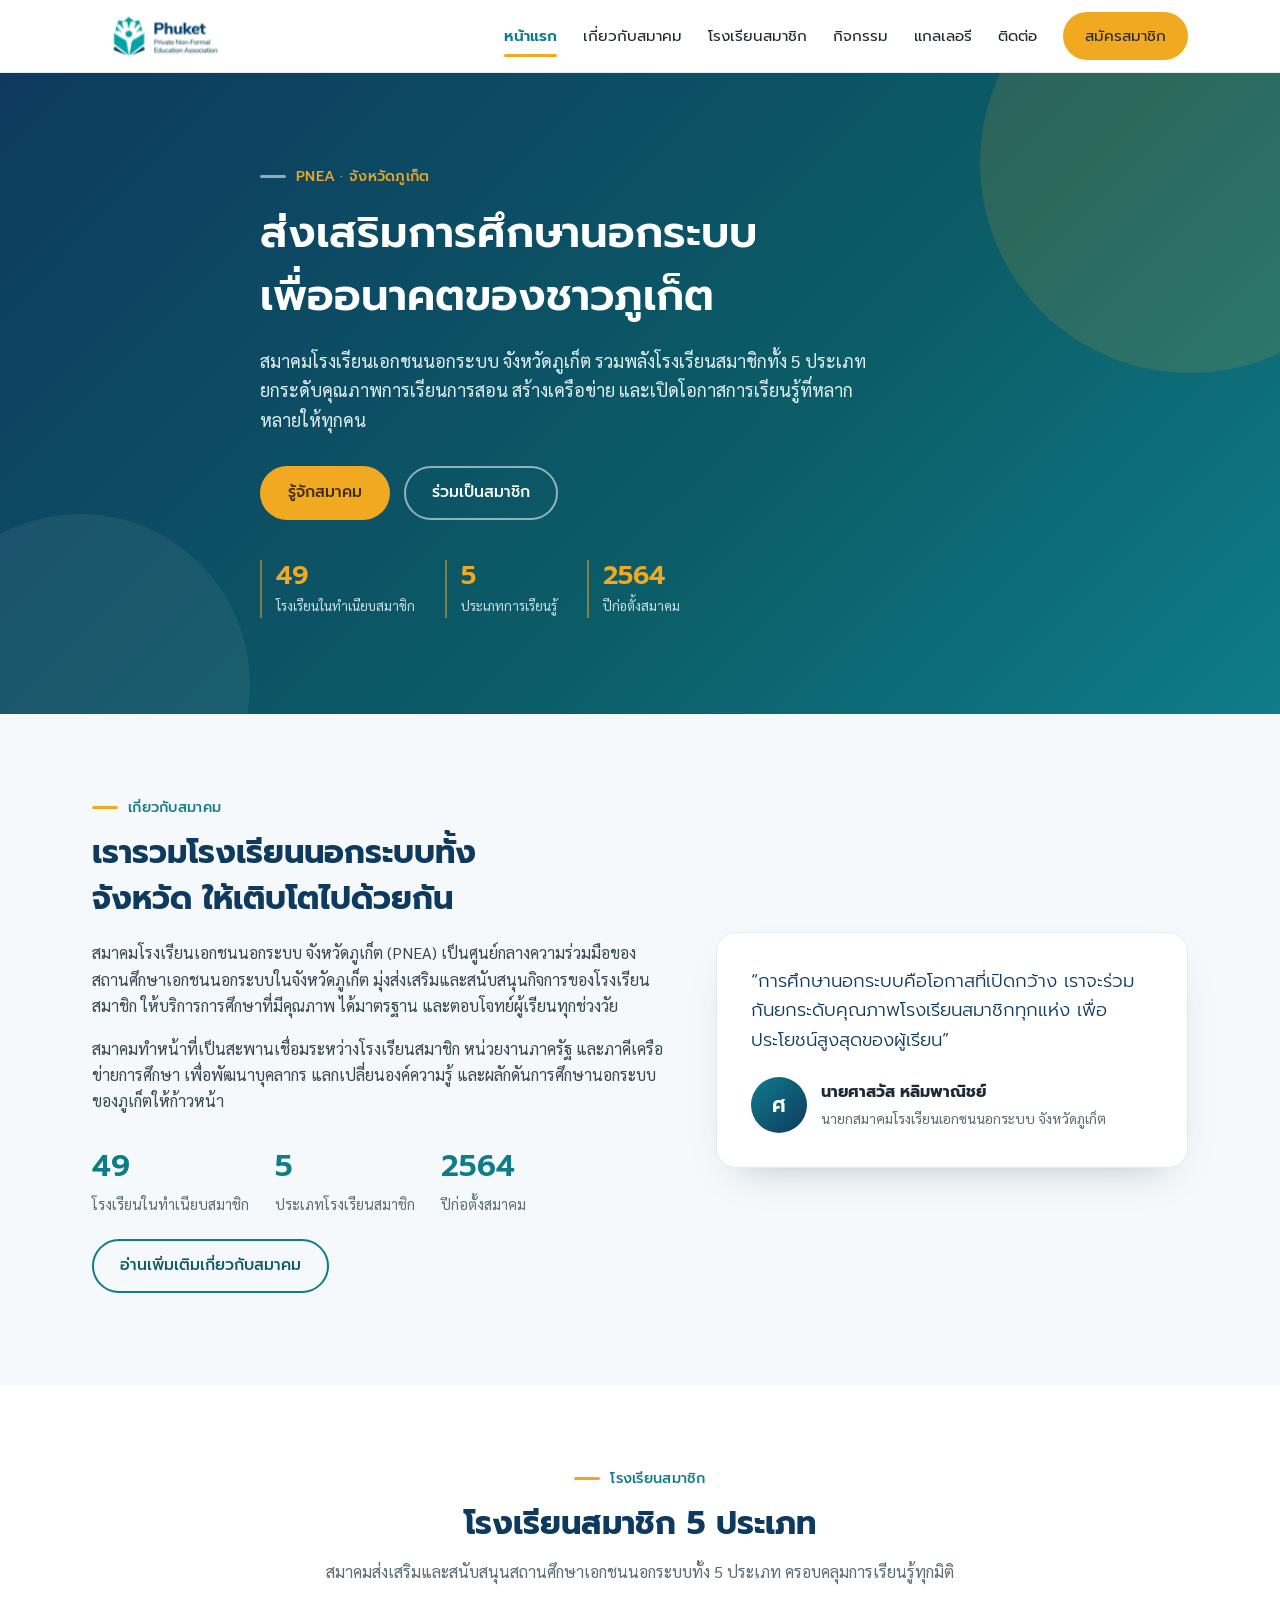
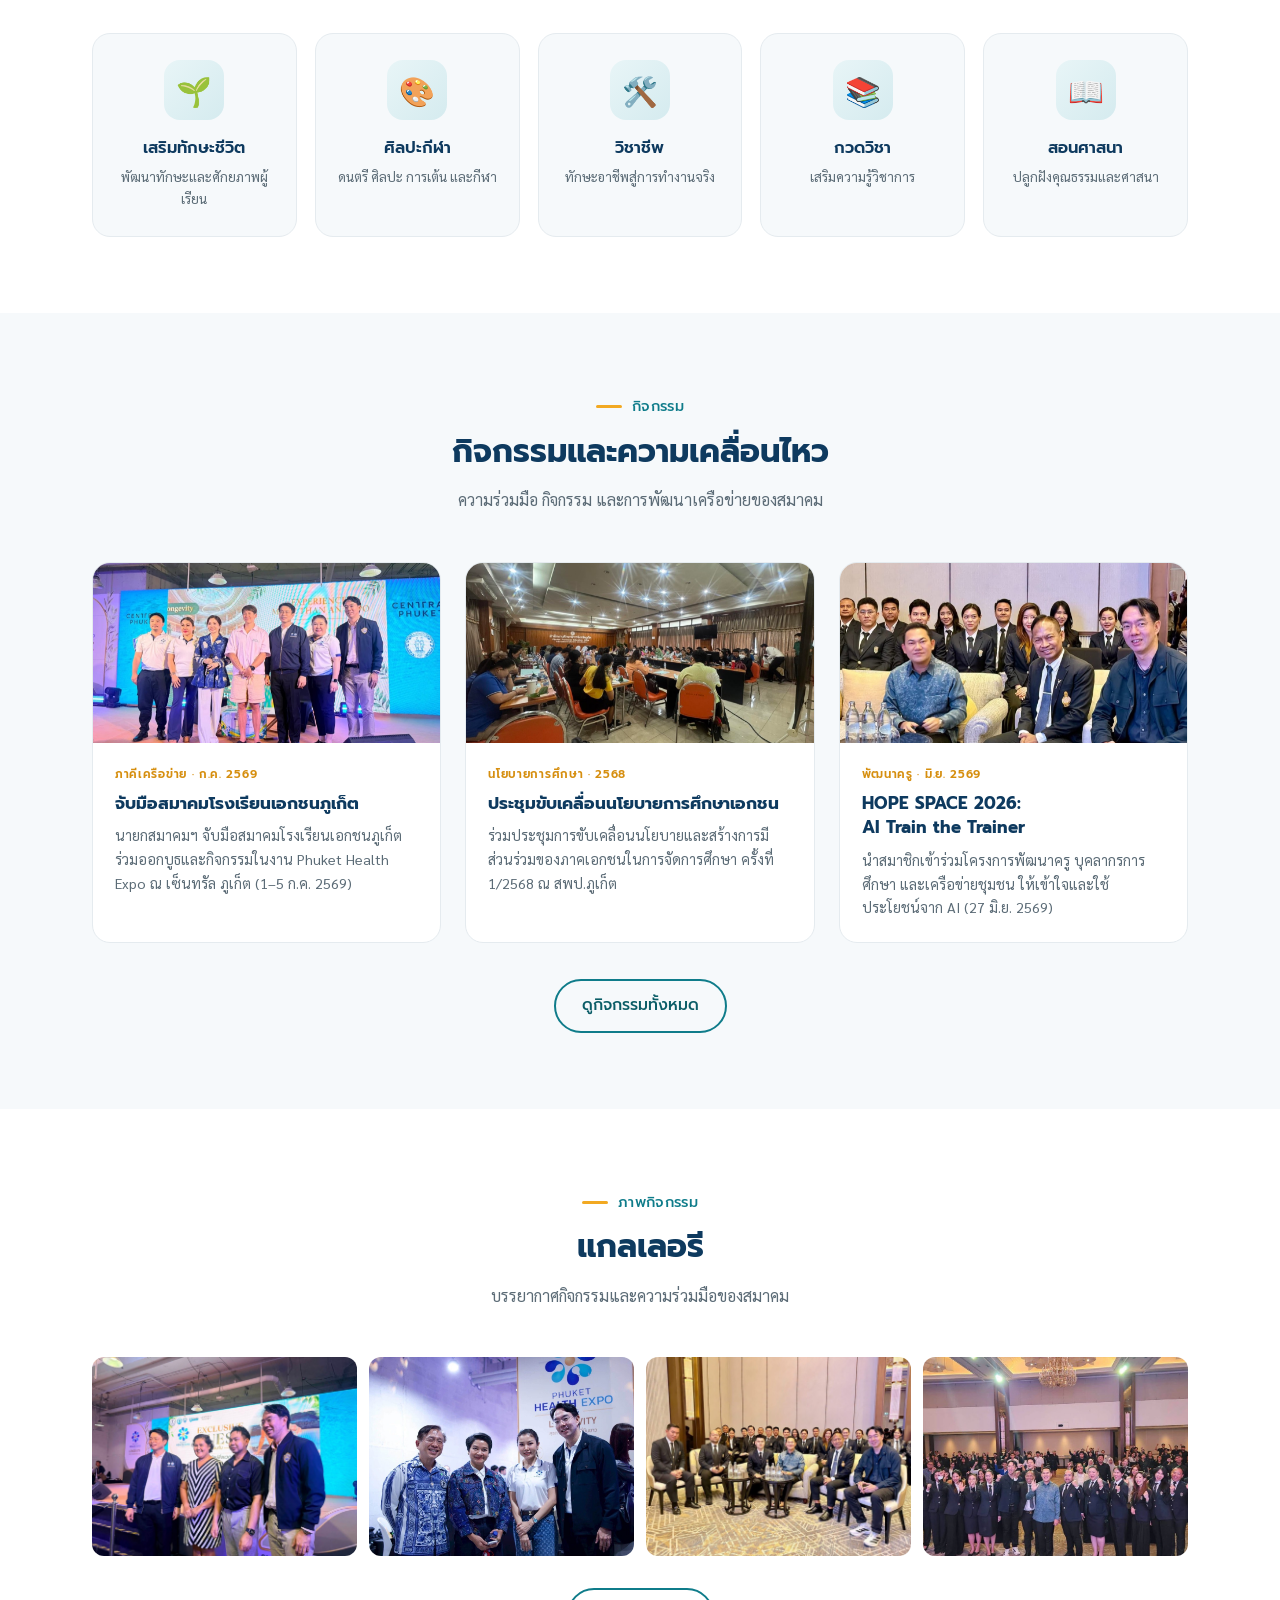
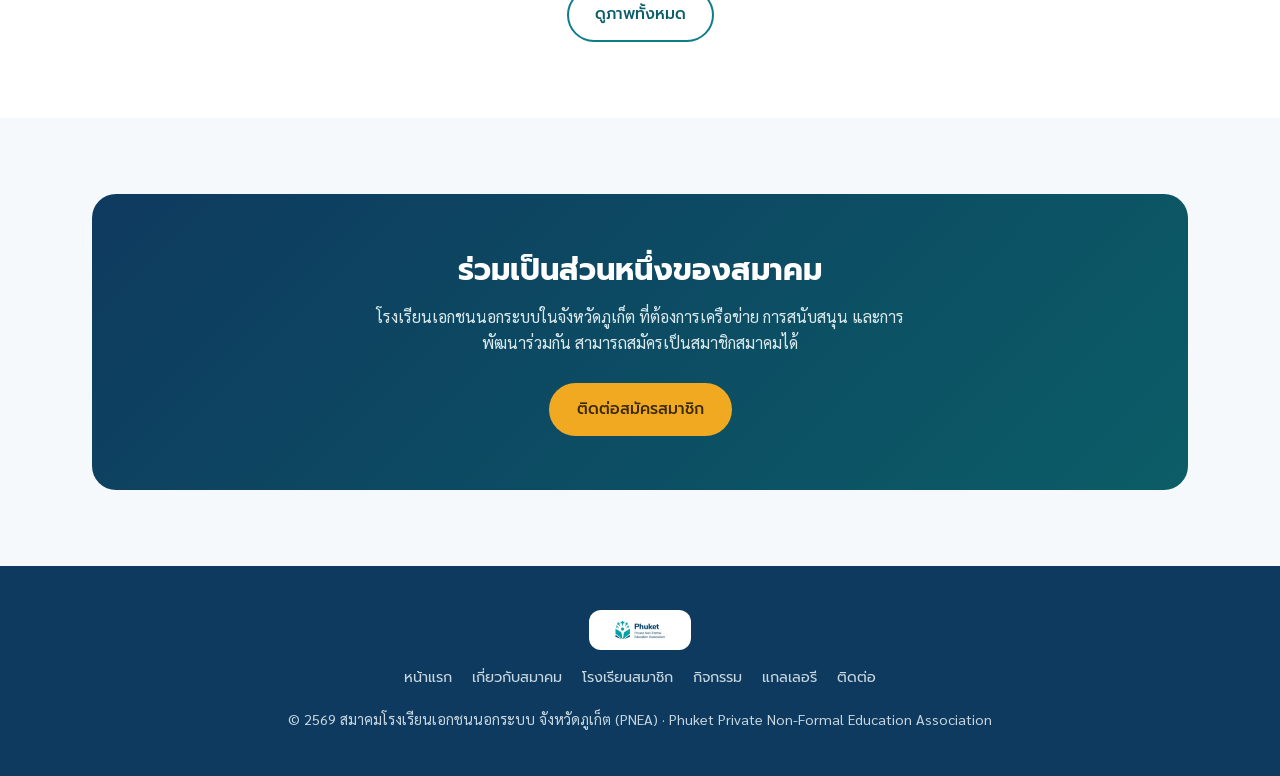
==== commit f6900a67: "fix: ลบการ์ดซ้ำ 4 แห่ง (ทำเนียบ 126)" ====
--- a/index.html
+++ b/index.html
@@ -54,7 +54,7 @@
       <a href="members.html#join" class="btn btn-ghost">ร่วมเป็นสมาชิก</a>
     </div>
     <div class="hero-stats">
-      <div class="hs"><b class="n-schools">53</b><span>โรงเรียนในทำเนียบสมาชิก</span></div>
+      <div class="hs"><b class="n-schools">49</b><span>โรงเรียนในทำเนียบสมาชิก</span></div>
       <div class="hs"><b>5</b><span>ประเภทการเรียนรู้</span></div>
       <div class="hs"><b>2564</b><span>ปีก่อตั้งสมาคม</span></div>
     </div>
@@ -72,7 +72,7 @@
       <p>สมาคมทำหน้าที่เป็นสะพานเชื่อมระหว่างโรงเรียนสมาชิก หน่วยงานภาครัฐ และภาคีเครือข่ายการศึกษา
          เพื่อพัฒนาบุคลากร แลกเปลี่ยนองค์ความรู้ และผลักดันการศึกษานอกระบบของภูเก็ตให้ก้าวหน้า</p>
       <div class="stat-row">
-        <div class="stat"><b class="n-schools">53</b><span>โรงเรียนในทำเนียบสมาชิก</span></div>
+        <div class="stat"><b class="n-schools">49</b><span>โรงเรียนในทำเนียบสมาชิก</span></div>
         <div class="stat"><b>5</b><span>ประเภทโรงเรียนสมาชิก</span></div>
         <div class="stat"><b>2564</b><span>ปีก่อตั้งสมาคม</span></div>
       </div>
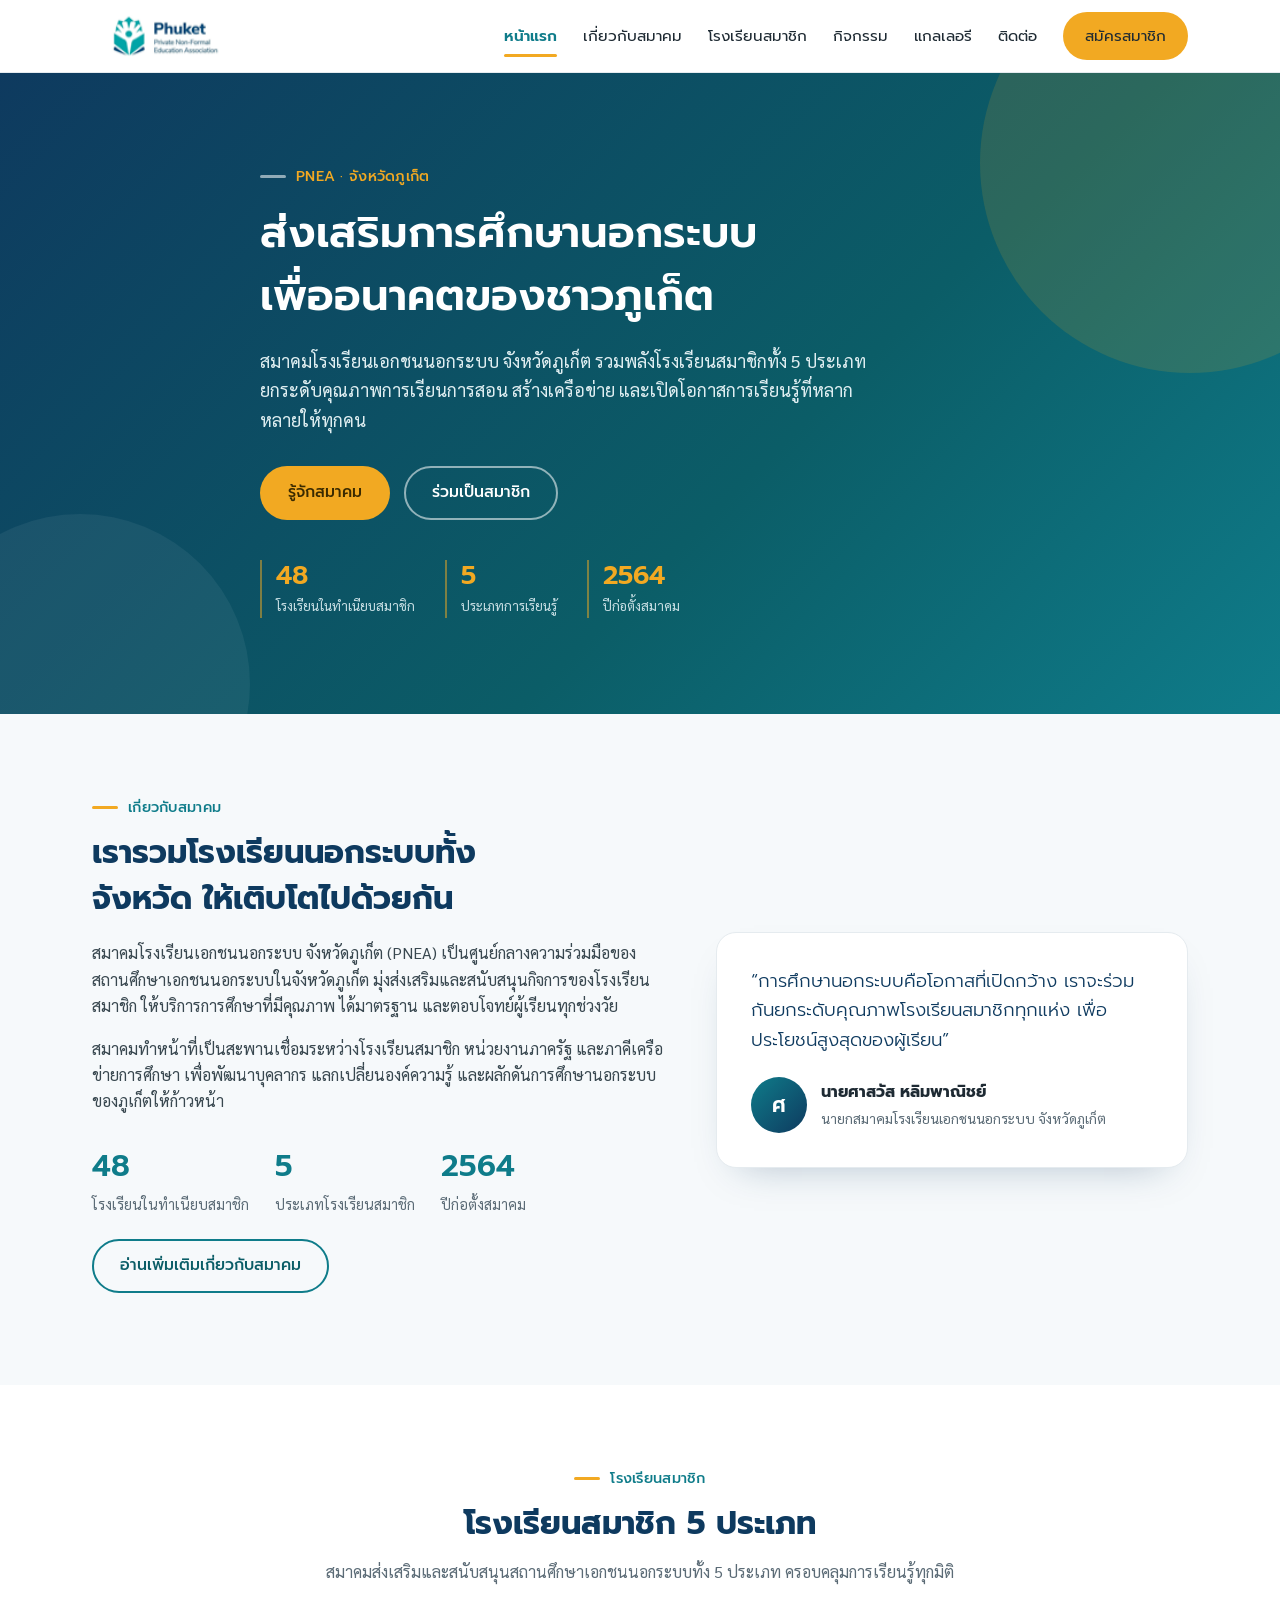
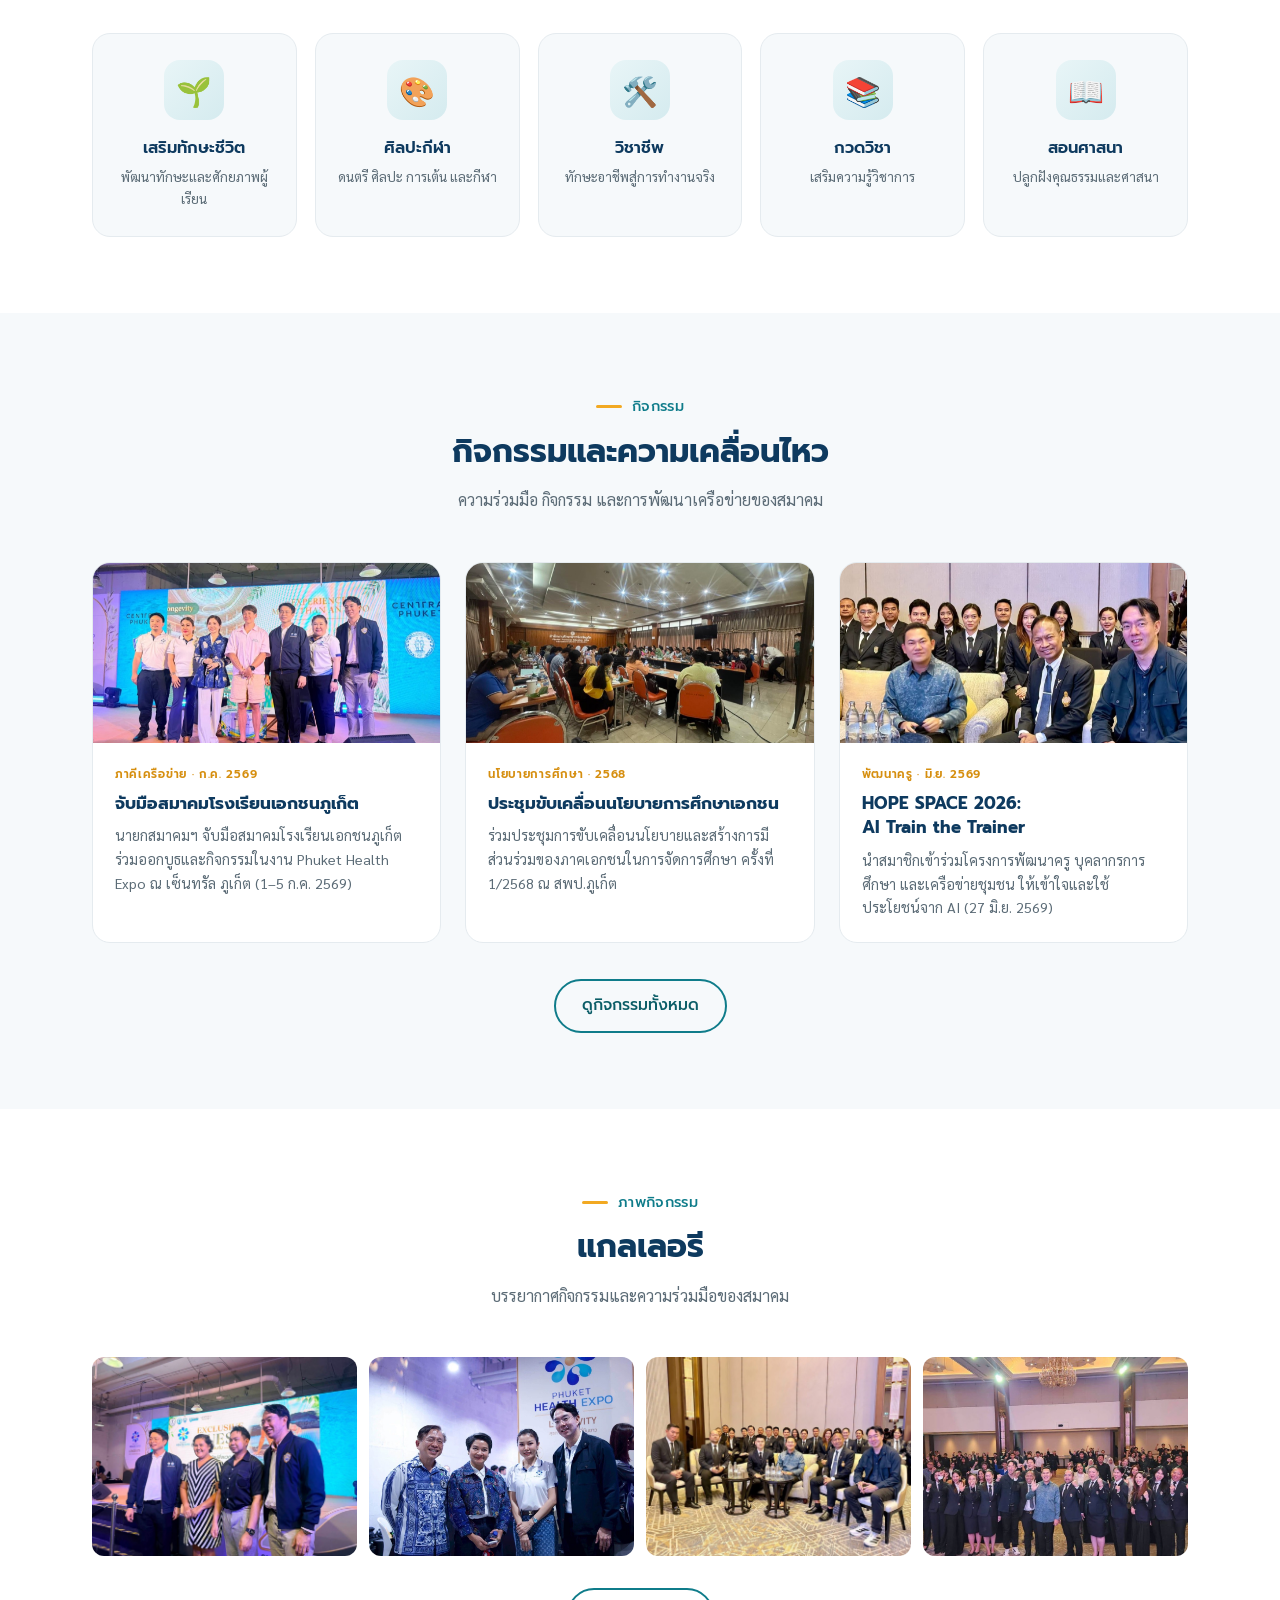
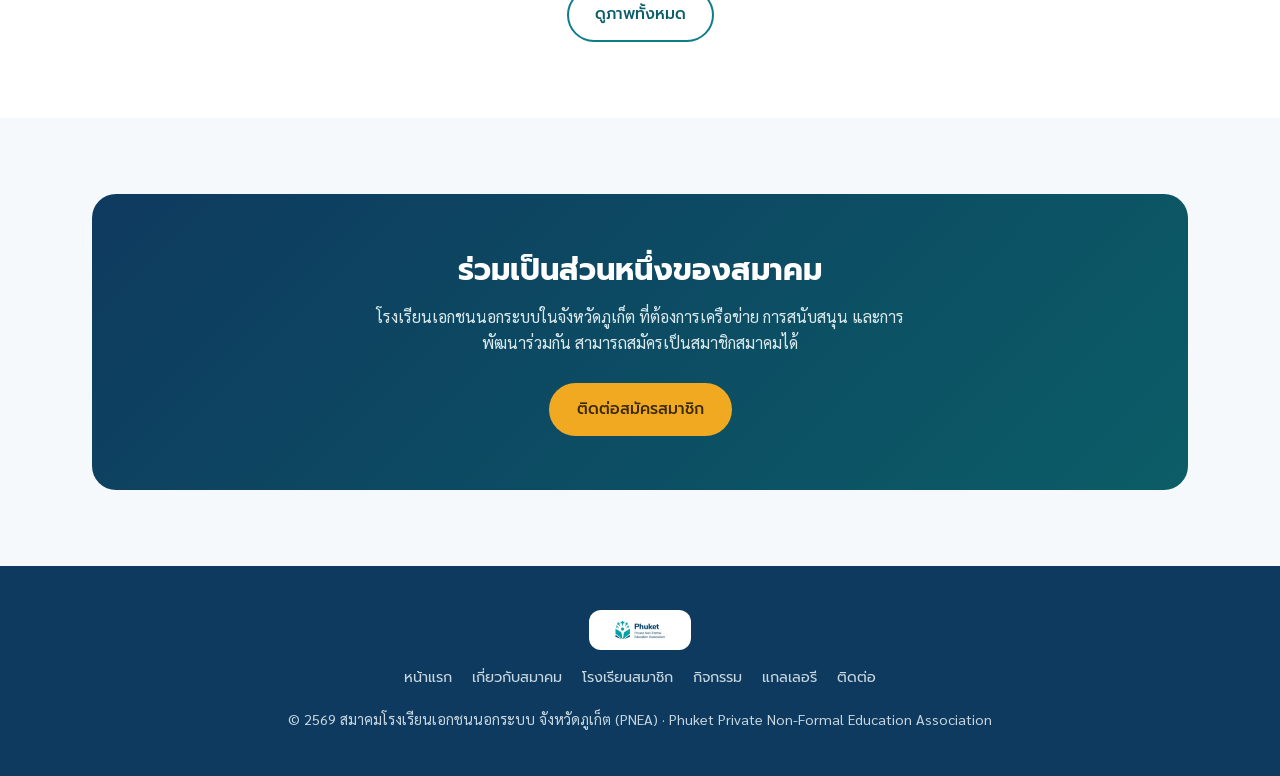
==== commit bfc2ea7e: "fix: รวมการ์ดซ้ำ 'สอนภาษาทาร์เก็ท' 2 ใบเป็นใบเดียว (ทำเนียบ 126→125 · สมาชิก 49→48)" ====
--- a/index.html
+++ b/index.html
@@ -54,7 +54,7 @@
       <a href="members.html#join" class="btn btn-ghost">ร่วมเป็นสมาชิก</a>
     </div>
     <div class="hero-stats">
-      <div class="hs"><b class="n-schools">49</b><span>โรงเรียนในทำเนียบสมาชิก</span></div>
+      <div class="hs"><b class="n-schools">48</b><span>โรงเรียนในทำเนียบสมาชิก</span></div>
       <div class="hs"><b>5</b><span>ประเภทการเรียนรู้</span></div>
       <div class="hs"><b>2564</b><span>ปีก่อตั้งสมาคม</span></div>
     </div>
@@ -72,7 +72,7 @@
       <p>สมาคมทำหน้าที่เป็นสะพานเชื่อมระหว่างโรงเรียนสมาชิก หน่วยงานภาครัฐ และภาคีเครือข่ายการศึกษา
          เพื่อพัฒนาบุคลากร แลกเปลี่ยนองค์ความรู้ และผลักดันการศึกษานอกระบบของภูเก็ตให้ก้าวหน้า</p>
       <div class="stat-row">
-        <div class="stat"><b class="n-schools">49</b><span>โรงเรียนในทำเนียบสมาชิก</span></div>
+        <div class="stat"><b class="n-schools">48</b><span>โรงเรียนในทำเนียบสมาชิก</span></div>
         <div class="stat"><b>5</b><span>ประเภทโรงเรียนสมาชิก</span></div>
         <div class="stat"><b>2564</b><span>ปีก่อตั้งสมาคม</span></div>
       </div>
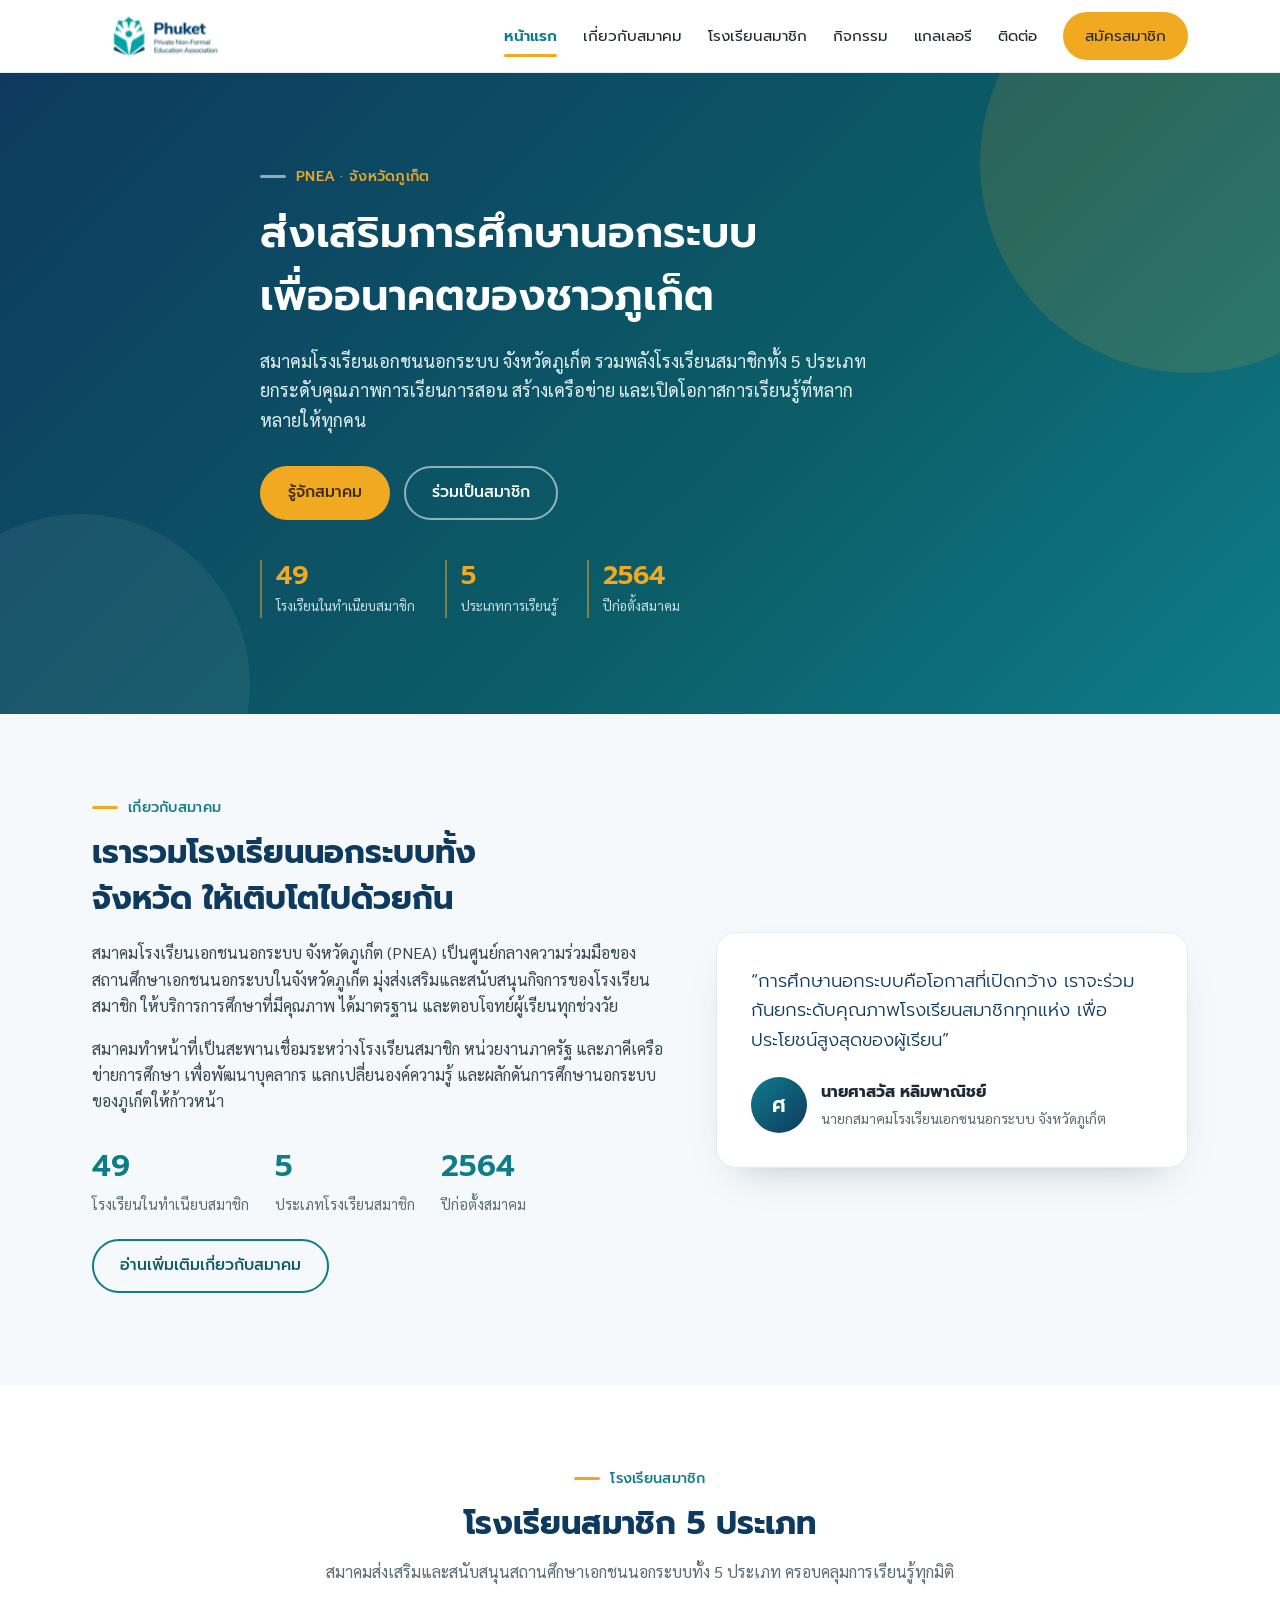
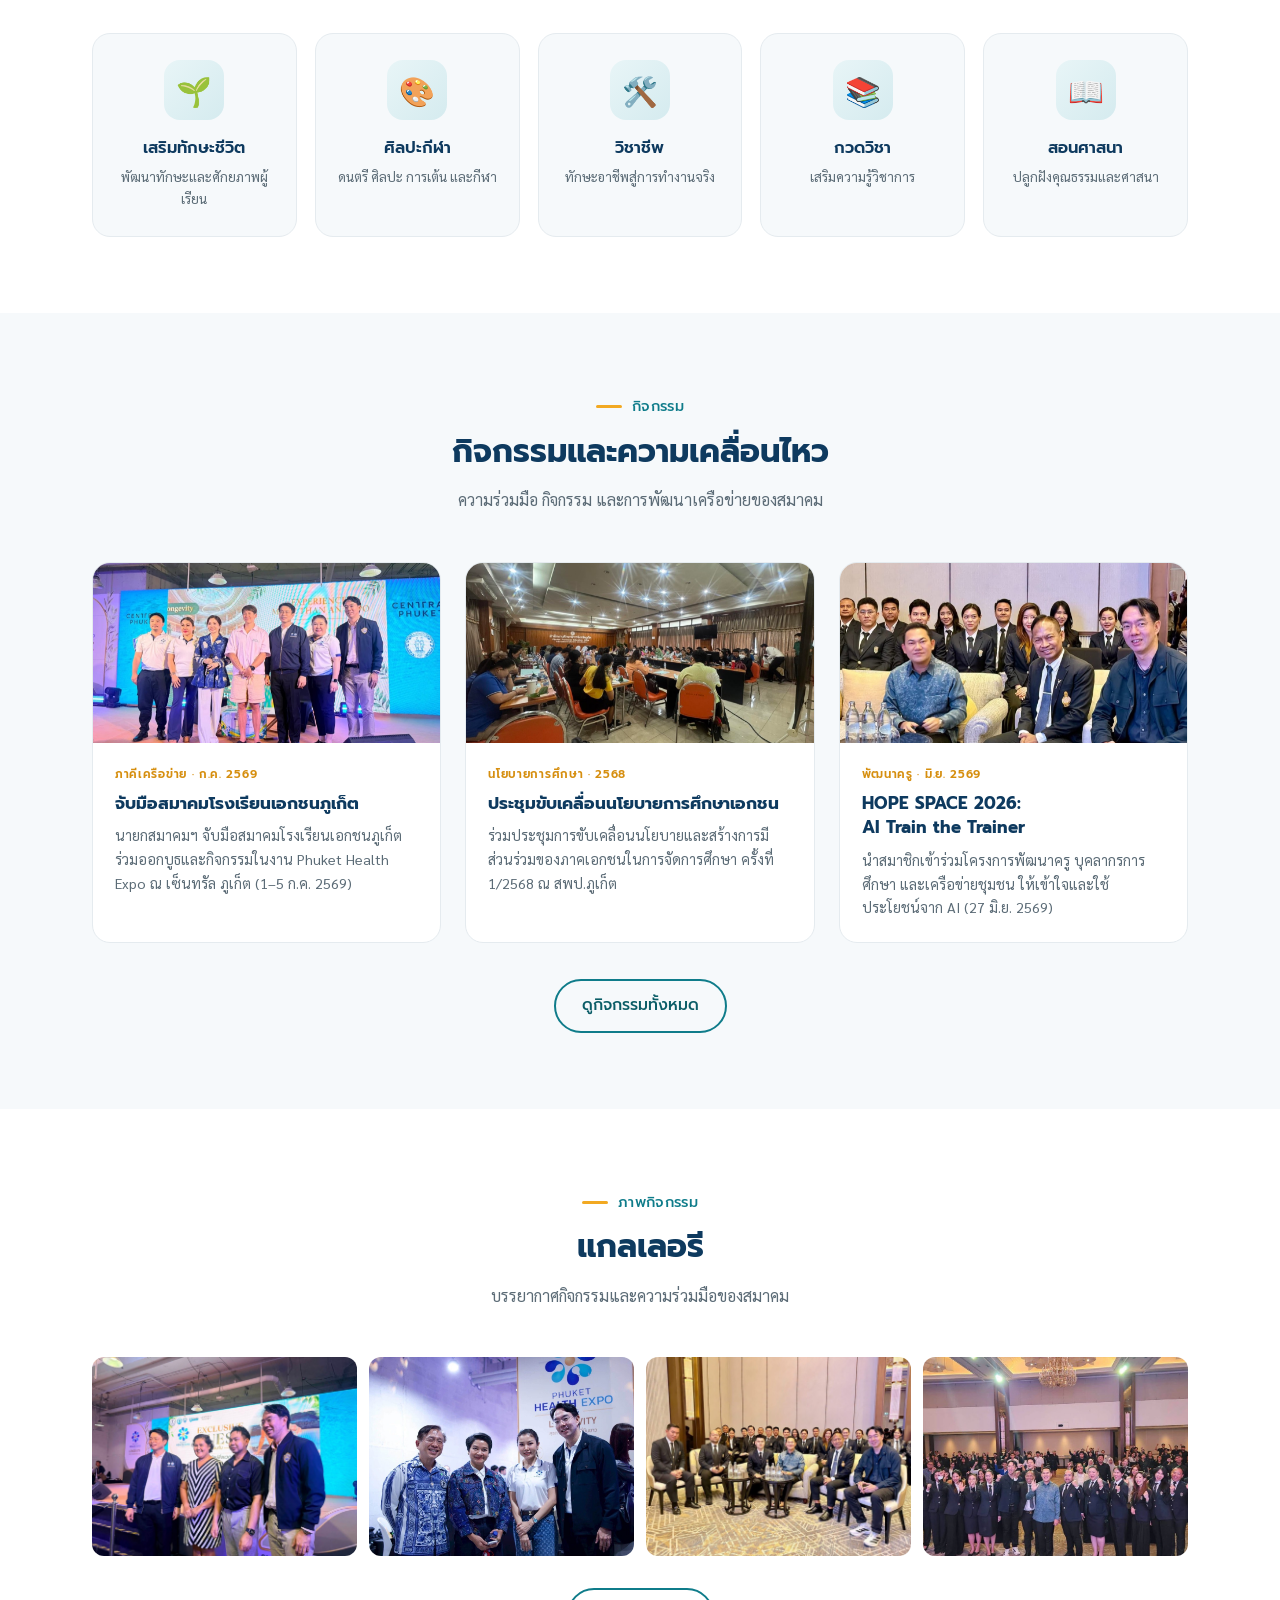
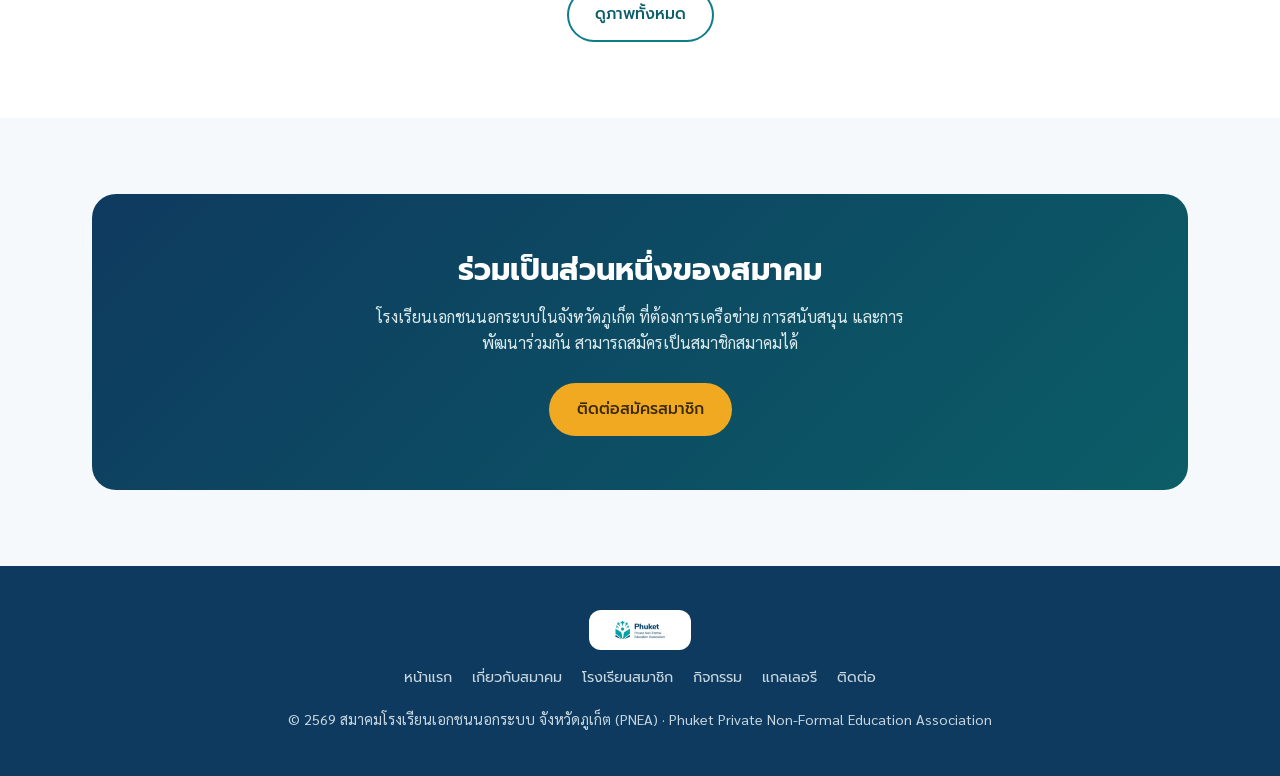
==== commit c756a6a3: "content: ยืนยันที่อยู่จากไดเรกทอรี สช. 5 แห่ง (ทำเนียบ 152→153 · สมาชิก 48→49)" ====
--- a/index.html
+++ b/index.html
@@ -54,7 +54,7 @@
       <a href="members.html#join" class="btn btn-ghost">ร่วมเป็นสมาชิก</a>
     </div>
     <div class="hero-stats">
-      <div class="hs"><b class="n-schools">48</b><span>โรงเรียนในทำเนียบสมาชิก</span></div>
+      <div class="hs"><b class="n-schools">49</b><span>โรงเรียนในทำเนียบสมาชิก</span></div>
       <div class="hs"><b>5</b><span>ประเภทการเรียนรู้</span></div>
       <div class="hs"><b>2564</b><span>ปีก่อตั้งสมาคม</span></div>
     </div>
@@ -72,7 +72,7 @@
       <p>สมาคมทำหน้าที่เป็นสะพานเชื่อมระหว่างโรงเรียนสมาชิก หน่วยงานภาครัฐ และภาคีเครือข่ายการศึกษา
          เพื่อพัฒนาบุคลากร แลกเปลี่ยนองค์ความรู้ และผลักดันการศึกษานอกระบบของภูเก็ตให้ก้าวหน้า</p>
       <div class="stat-row">
-        <div class="stat"><b class="n-schools">48</b><span>โรงเรียนในทำเนียบสมาชิก</span></div>
+        <div class="stat"><b class="n-schools">49</b><span>โรงเรียนในทำเนียบสมาชิก</span></div>
         <div class="stat"><b>5</b><span>ประเภทโรงเรียนสมาชิก</span></div>
         <div class="stat"><b>2564</b><span>ปีก่อตั้งสมาคม</span></div>
       </div>
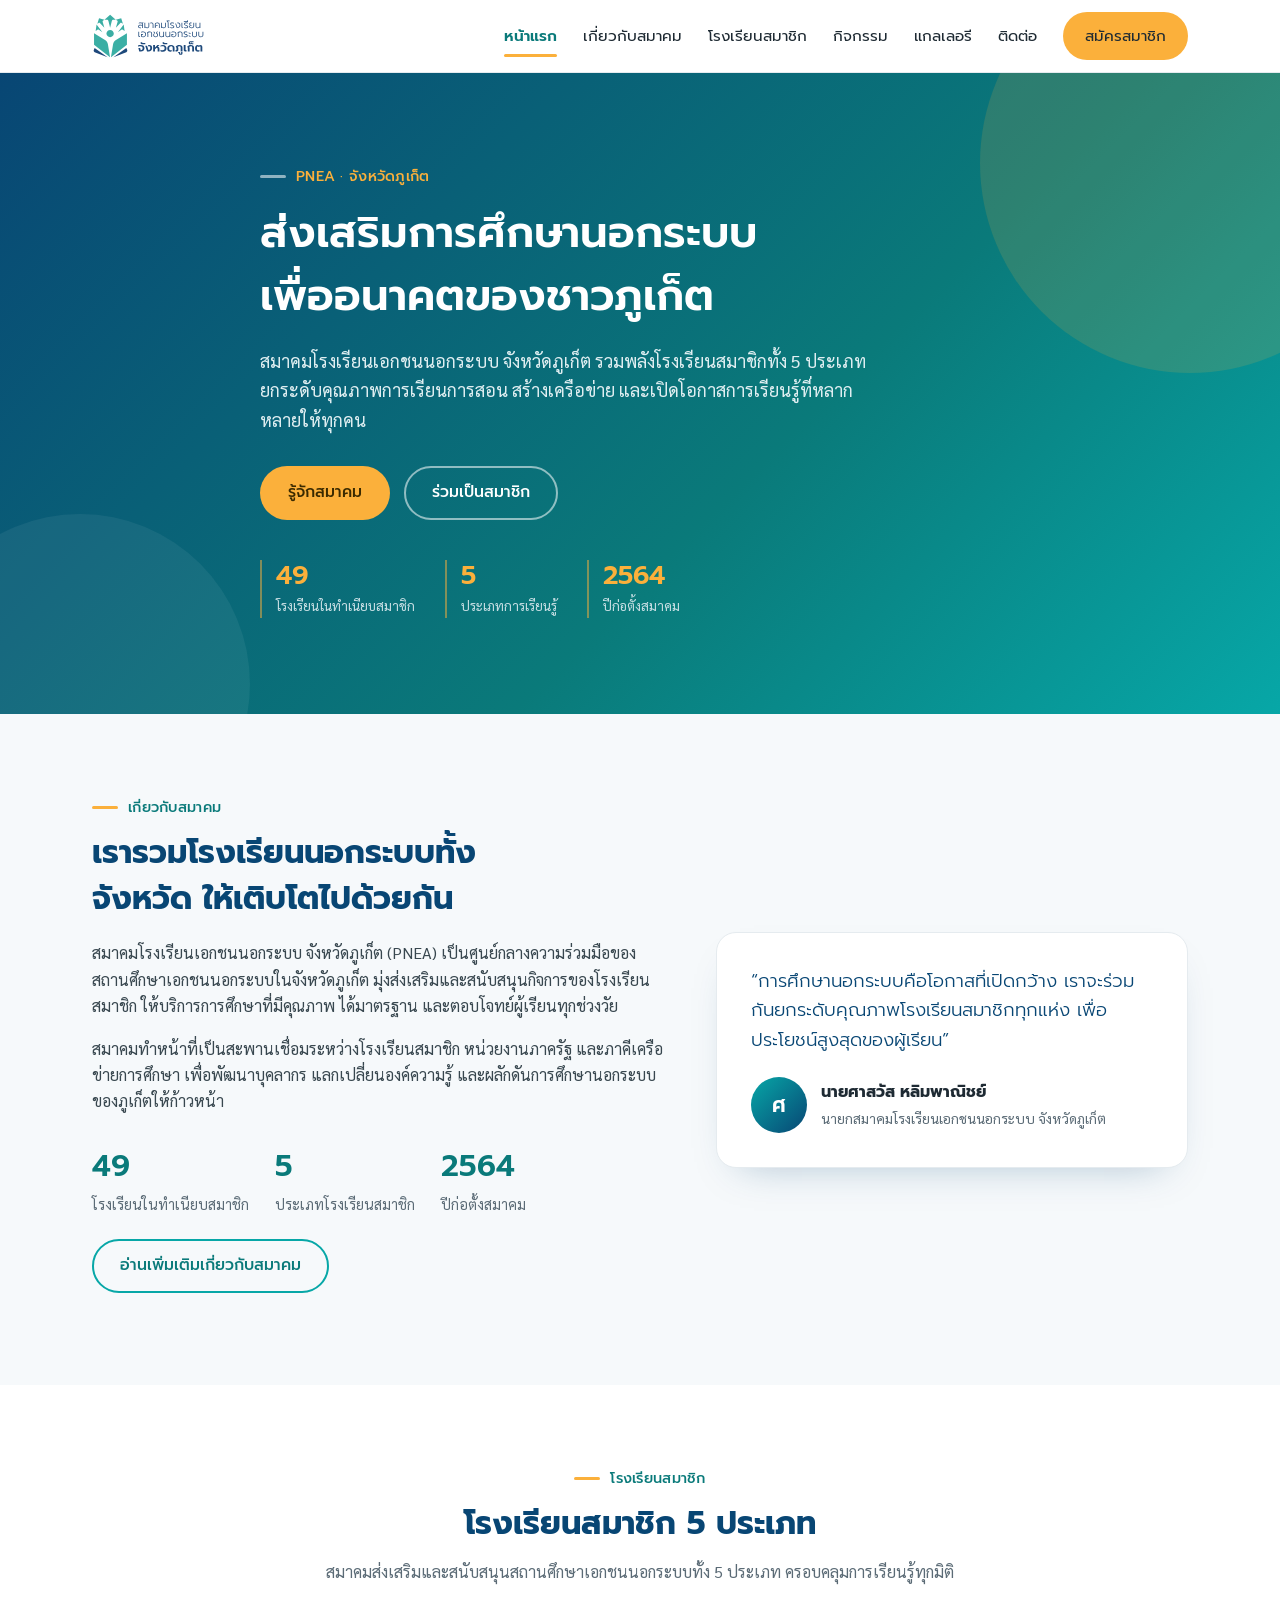
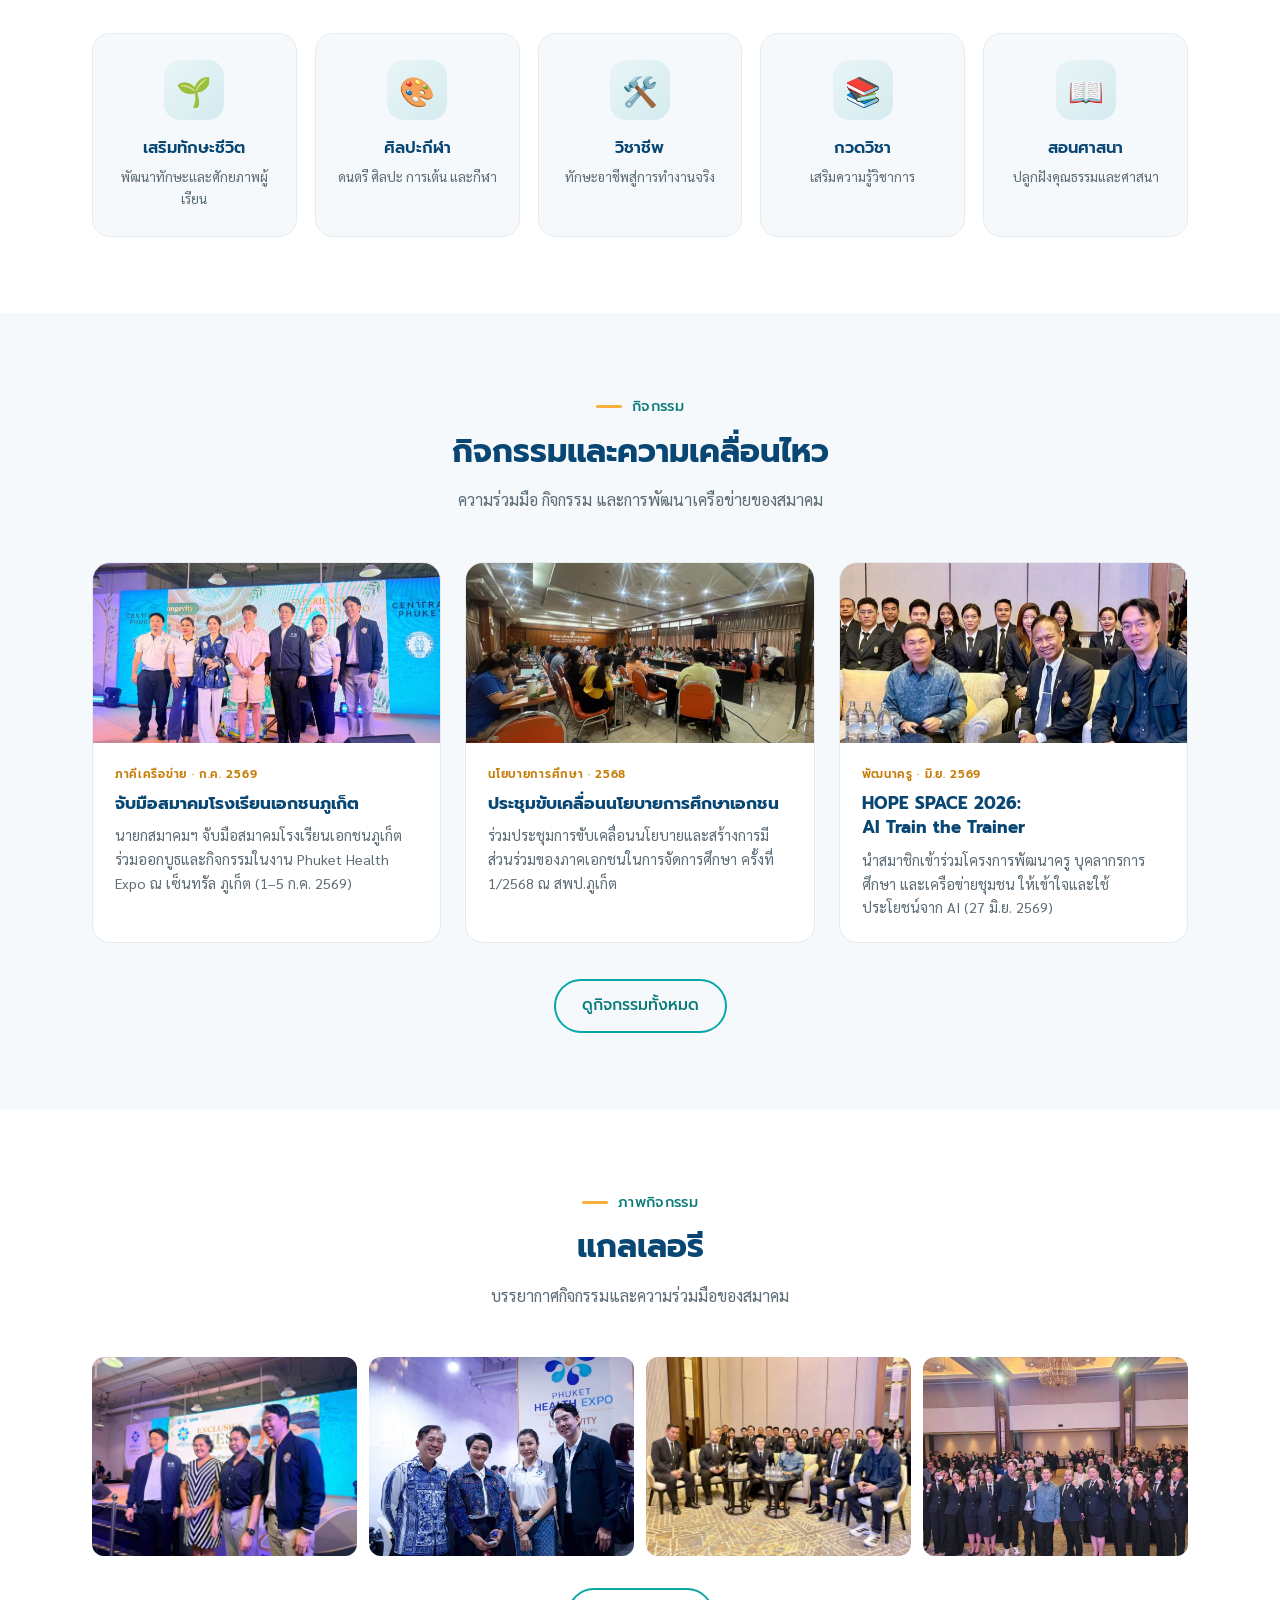
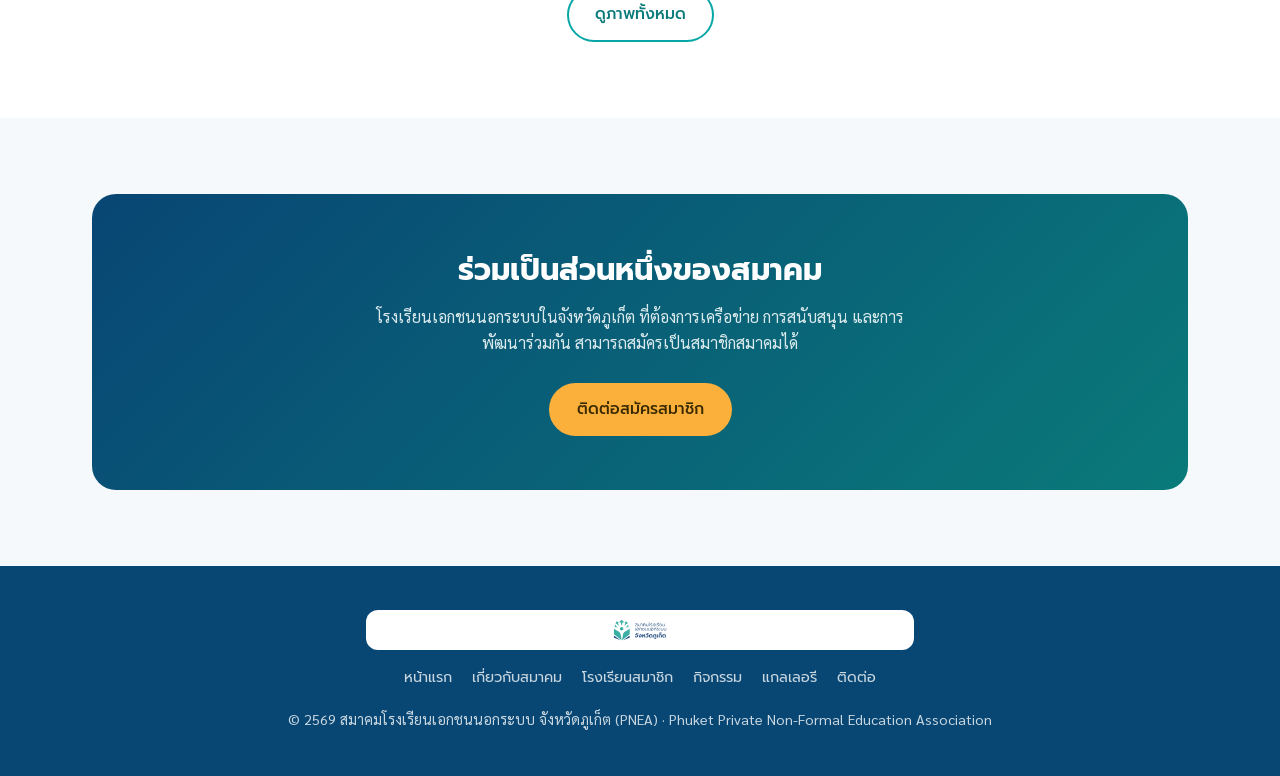
==== commit ccf86b1f: "brand: ใช้โลโก้ทางการจาก brand book (SVG เวกเตอร์ พื้นโปร่ง) + favicon ไอคอน + สีแบรนด์จริง (#07a7a7" ====
--- a/index.html
+++ b/index.html
@@ -9,8 +9,9 @@
 <link rel="preconnect" href="https://fonts.gstatic.com" crossorigin>
 <link href="https://fonts.googleapis.com/css2?family=Prompt:wght@300;400;500;600;700&family=Sarabun:wght@300;400;500;600&display=swap" rel="stylesheet">
 <!-- social/meta -->
-<link rel="icon" type="image/png" href="img/favicon.png">
-<link rel="apple-touch-icon" href="img/favicon.png">
+<link rel="icon" type="image/svg+xml" href="img/icon.svg">
+<link rel="icon" type="image/png" sizes="512x512" href="img/icon-512.png">
+<link rel="apple-touch-icon" href="img/icon-180.png">
 <meta property="og:type" content="website">
 <meta property="og:site_name" content="PNEA — สมาคมโรงเรียนเอกชนนอกระบบ จังหวัดภูเก็ต">
 <meta property="og:locale" content="th_TH">
@@ -27,7 +28,7 @@
 <header>
   <nav class="wrap">
     <a class="logo" href="index.html">
-      <img src="img/logo-nav.png" alt="PNEA – สมาคมโรงเรียนเอกชนนอกระบบ จังหวัดภูเก็ต" class="logo-img">
+      <img src="img/logo-th.svg" alt="PNEA – สมาคมโรงเรียนเอกชนนอกระบบ จังหวัดภูเก็ต" class="logo-img" width="548" height="223">
     </a>
     <div class="nav-links">
       <a href="index.html" class="active">หน้าแรก</a>
@@ -178,7 +179,7 @@
 
 <footer>
   <div class="wrap">
-    <a class="logo foot-logo" href="index.html"><img src="img/logo-nav.png" alt="PNEA – สมาคมโรงเรียนเอกชนนอกระบบ จังหวัดภูเก็ต"></a>
+    <a class="logo foot-logo" href="index.html"><img src="img/logo-th.svg" alt="PNEA – สมาคมโรงเรียนเอกชนนอกระบบ จังหวัดภูเก็ต" width="548" height="223"></a>
     <div class="foot-nav">
       <a href="index.html">หน้าแรก</a>
       <a href="about.html">เกี่ยวกับสมาคม</a>
--- a/css/style.css
+++ b/css/style.css
@@ -2,8 +2,10 @@
    stylesheet ร่วมของทุกหน้า (multi-page) */
 
 :root{
-  --navy:#0e3a5f; --teal:#0f7c8a; --teal-dk:#0b5d67;
-  --gold:#f2a922; --gold-dk:#d68f10;
+  /* สีทางการจาก brand book PNEA (9 ส.ค. 2569): teal #07a7a7 · navy #084674 · gold #fbb03b
+     --teal-dk = teal เข้มขึ้นสำหรับ "ตัวหนังสือบนพื้นขาว" — #07a7a7 ตรง ๆ ได้ contrast 2.99:1 ตกเกณฑ์ AA */
+  --navy:#084674; --teal:#07a7a7; --teal-dk:#0a7a7a;
+  --gold:#fbb03b; --gold-dk:#c77d0a;
   --ink:#1e2a33; --muted:#5b6b76; --line:#e5ebef;
   --bg:#f6f9fb; --white:#ffffff;
   --wrap:1140px;
@@ -24,7 +26,7 @@
 .btn-line{border-color:var(--teal);color:var(--teal-dk)}
 .btn-line:hover{background:var(--teal);color:#fff}
 /* ห้าม letter-spacing กับตัวไทย — สระ/วรรณยุกต์จะลอยแยกจากพยัญชนะ ใช้ขีดทองนำสายตาแทน */
-.eyebrow{display:inline-flex;align-items:center;gap:10px;font-family:'Prompt';font-weight:500;font-size:.9rem;letter-spacing:.02em;color:var(--teal)}
+.eyebrow{display:inline-flex;align-items:center;gap:10px;font-family:'Prompt';font-weight:500;font-size:.9rem;letter-spacing:.02em;color:var(--teal-dk)}
 .eyebrow::before{content:"";width:26px;height:3px;border-radius:3px;background:var(--gold);flex:none}
 .hero .eyebrow::before,.page-hero .eyebrow::before{background:rgba(255,255,255,.55)}
 
@@ -37,8 +39,8 @@
 .brand-name small{display:block;font-family:'Sarabun';font-weight:400;font-size:.72rem;color:var(--muted);letter-spacing:.02em}
 .nav-links{display:flex;gap:26px;align-items:center}
 .nav-links a{font-family:'Prompt';font-weight:400;font-size:.95rem;color:var(--ink);transition:.2s}
-.nav-links a:hover{color:var(--teal)}
-.nav-links a.active{color:var(--teal);font-weight:600}
+.nav-links a:hover{color:var(--teal-dk)}
+.nav-links a.active{color:var(--teal-dk);font-weight:600}
 .nav-links a.btn.active{color:#3a2a00}
 .nav-toggle{display:none;font-size:1.6rem;background:none;border:none;color:var(--navy);cursor:pointer;line-height:1}
 @media(min-width:901px){
@@ -47,7 +49,7 @@
 }
 @media(max-width:900px){
   .nav-toggle{display:block}
-  .nav-links{display:none;position:absolute;top:72px;left:0;right:0;flex-direction:column;align-items:flex-start;gap:0;background:#fff;border-bottom:1px solid var(--line);padding:8px 22px 18px;box-shadow:0 18px 30px -22px rgba(14,58,95,.5)}
+  .nav-links{display:none;position:absolute;top:72px;left:0;right:0;flex-direction:column;align-items:flex-start;gap:0;background:#fff;border-bottom:1px solid var(--line);padding:8px 22px 18px;box-shadow:0 18px 30px -22px rgba(8,70,116,.5)}
   .nav-links.open{display:flex}
   .nav-links a{padding:11px 0;width:100%;border-bottom:1px solid var(--line)}
   .nav-links a.btn{margin-top:12px;border-bottom:none;width:auto;padding:9px 20px}
@@ -55,7 +57,7 @@
 
 /* ===== HERO (หน้าแรก) ===== */
 .hero{position:relative;color:#fff;background:linear-gradient(135deg,var(--navy) 0%,var(--teal-dk) 60%,var(--teal) 100%);overflow:hidden}
-.hero::after{content:"";position:absolute;right:-120px;top:-120px;width:420px;height:420px;border-radius:50%;background:rgba(242,169,34,.14)}
+.hero::after{content:"";position:absolute;right:-120px;top:-120px;width:420px;height:420px;border-radius:50%;background:rgba(251,176,59,.14)}
 .hero::before{content:"";position:absolute;left:-90px;bottom:-140px;width:340px;height:340px;border-radius:50%;background:rgba(255,255,255,.06)}
 .hero-inner{position:relative;z-index:2;padding:86px 0 96px;max-width:760px}
 .hero .eyebrow{color:var(--gold)}
@@ -64,14 +66,14 @@
 .hero-cta{display:flex;gap:14px;flex-wrap:wrap}
 /* ตัวเลขจริงใต้ CTA — จำนวนโรงเรียนถูก sync โดย scripts/build_members.py (class n-schools) */
 .hero-stats{display:flex;gap:30px;margin-top:40px;flex-wrap:wrap}
-.hero-stats .hs{padding-left:14px;border-left:2px solid rgba(242,169,34,.5)}
+.hero-stats .hs{padding-left:14px;border-left:2px solid rgba(251,176,59,.5)}
 .hero-stats .hs b{display:block;font-family:'Prompt';font-weight:600;font-size:1.65rem;color:var(--gold);line-height:1.2}
 .hero-stats .hs span{font-size:.84rem;color:#c8dfe4}
 @media(max-width:600px){.hero h1{font-size:2rem}.hero-stats{gap:18px 26px;margin-top:32px}}
 
 /* ===== PAGE HERO (หน้าใน) ===== */
 .page-hero{position:relative;color:#fff;background:linear-gradient(135deg,var(--navy) 0%,var(--teal-dk) 100%);overflow:hidden}
-.page-hero::after{content:"";position:absolute;right:-100px;top:-140px;width:360px;height:360px;border-radius:50%;background:rgba(242,169,34,.12)}
+.page-hero::after{content:"";position:absolute;right:-100px;top:-140px;width:360px;height:360px;border-radius:50%;background:rgba(251,176,59,.12)}
 .page-hero .wrap{position:relative;z-index:2;padding:52px 22px 56px}
 .page-hero .eyebrow{color:var(--gold)}
 .page-hero h1{font-size:2.1rem;font-weight:600;margin:12px 0 10px}
@@ -96,9 +98,9 @@
 .about-grid{display:grid;grid-template-columns:1.1fr .9fr;gap:48px;align-items:center}
 .about-grid p{margin-bottom:16px;color:#38474f}
 .stat-row{display:flex;gap:26px;margin-top:26px;flex-wrap:wrap}
-.stat b{font-family:'Prompt';font-weight:600;font-size:1.9rem;color:var(--teal);display:block}
+.stat b{font-family:'Prompt';font-weight:600;font-size:1.9rem;color:var(--teal-dk);display:block}
 .stat span{font-size:.9rem;color:var(--muted)}
-.about-card{background:var(--white);border:1px solid var(--line);border-radius:20px;padding:34px;box-shadow:0 18px 40px -24px rgba(14,58,95,.35)}
+.about-card{background:var(--white);border:1px solid var(--line);border-radius:20px;padding:34px;box-shadow:0 18px 40px -24px rgba(8,70,116,.35)}
 .about-card .quote{font-family:'Prompt';font-weight:300;font-size:1.15rem;color:var(--navy);line-height:1.6;margin-bottom:22px}
 .prez{display:flex;align-items:center;gap:14px}
 .prez .avatar{width:56px;height:56px;border-radius:50%;background:linear-gradient(135deg,var(--teal),var(--navy));color:#fff;display:grid;place-items:center;font-family:'Prompt';font-weight:600;font-size:1.3rem}
@@ -116,7 +118,7 @@
 /* ===== CATEGORIES ===== */
 .cat-grid{display:grid;grid-template-columns:repeat(5,1fr);gap:18px}
 .cat{border:1px solid var(--line);border-radius:18px;padding:26px 18px;text-align:center;transition:.25s;background:var(--bg)}
-.cat:hover{transform:translateY(-6px);box-shadow:0 22px 40px -26px rgba(15,124,138,.6);border-color:transparent}
+.cat:hover{transform:translateY(-6px);box-shadow:0 22px 40px -26px rgba(7,167,167,.6);border-color:transparent}
 .cat .ic{width:60px;height:60px;margin:0 auto 16px;border-radius:16px;display:grid;place-items:center;font-size:1.8rem;background:linear-gradient(135deg,#e8f5f7,#d5ebef)}
 .cat h3{font-size:1.02rem;color:var(--navy);font-weight:600}
 .cat p{font-size:.84rem;color:var(--muted);margin-top:6px}
@@ -135,7 +137,7 @@
 .dir-tools{max-width:900px;margin:0 auto 30px;text-align:center}
 /* 🔴 font-size ต้อง ≥16px ไม่งั้น iOS Safari ซูมหน้าจอเด้งทุกครั้งที่แตะช่องค้นหา */
 #s-search{width:100%;max-width:520px;padding:13px 20px;border:1px solid var(--line);border-radius:999px;font-family:'Sarabun';font-size:16px;background:var(--white);color:var(--ink)}
-#s-search:focus{outline:none;border-color:var(--teal);box-shadow:0 0 0 3px rgba(15,124,138,.12)}
+#s-search:focus{outline:none;border-color:var(--teal);box-shadow:0 0 0 3px rgba(7,167,167,.12)}
 .dir-filters{display:flex;flex-direction:column;gap:10px;align-items:center;margin:18px 0 12px}
 .f-group{display:flex;flex-wrap:wrap;gap:8px;justify-content:center;align-items:center}
 .f-label{font-family:'Prompt';font-size:.78rem;color:var(--muted);margin-right:4px}
@@ -144,15 +146,15 @@
 .dir-filters .f:hover{border-color:var(--teal);color:var(--teal-dk)}
 .dir-filters .f.active{background:var(--teal);border-color:var(--teal);color:#fff}
 .dir-count{font-size:.88rem;color:var(--muted)}
-.dir-count b{font-family:'Prompt';color:var(--teal);font-size:1.05rem}
+.dir-count b{font-family:'Prompt';color:var(--teal-dk);font-size:1.05rem}
 .dir-foot{max-width:760px;margin:30px auto 0;text-align:center;font-size:.85rem;color:var(--muted)}
-.dir-foot a{color:var(--teal)}
+.dir-foot a{color:var(--teal-dk)}
 
 .school-grid{display:grid;grid-template-columns:repeat(3,1fr);gap:20px}
 @media(max-width:1000px){.school-grid{grid-template-columns:repeat(2,1fr)}}
 @media(max-width:680px){.school-grid{grid-template-columns:1fr}}
 .school{background:var(--white);border:1px solid var(--line);border-radius:18px;padding:22px;display:flex;flex-direction:column;transition:.25s}
-.school:hover{box-shadow:0 22px 45px -30px rgba(14,58,95,.55);border-color:transparent}
+.school:hover{box-shadow:0 22px 45px -30px rgba(8,70,116,.55);border-color:transparent}
 .s-head{display:flex;gap:12px;align-items:flex-start}
 .s-ic{width:42px;height:42px;flex:none;border-radius:12px;display:grid;place-items:center;font-size:1.25rem;background:linear-gradient(135deg,#e8f5f7,#d5ebef)}
 .school h3{font-size:1rem;color:var(--navy);line-height:1.35}
@@ -169,7 +171,7 @@
 .s-meta .m{display:flex;gap:8px;margin-bottom:6px;align-items:flex-start}
 .s-meta .m span{flex:none}
 .s-meta a{color:var(--teal-dk)}
-.s-meta a:hover{color:var(--teal)}
+.s-meta a:hover{color:var(--teal-dk)}
 .s-links{display:flex;flex-wrap:wrap;gap:8px;margin-top:auto}
 .s-links a{font-family:'Prompt';font-size:.8rem;padding:6px 12px;border-radius:999px;border:1px solid var(--line);color:var(--teal-dk);transition:.2s}
 .s-links a:hover{background:var(--teal);border-color:var(--teal);color:#fff}
@@ -180,13 +182,13 @@
 /* ===== ACTIVITIES ===== */
 .act-grid{display:grid;grid-template-columns:repeat(3,1fr);gap:24px}
 .act{background:var(--white);border:1px solid var(--line);border-radius:18px;overflow:hidden;transition:.25s;display:block}
-.act:hover{box-shadow:0 22px 45px -28px rgba(14,58,95,.5)}
+.act:hover{box-shadow:0 22px 45px -28px rgba(8,70,116,.5)}
 .act img.thumb{height:180px;width:100%;object-fit:cover;display:block}
 .act .body{padding:22px}
 .act .tag{font-size:.72rem;font-family:'Prompt';font-weight:600;letter-spacing:.06em;color:var(--gold-dk);text-transform:uppercase}
 .act h3{font-size:1.06rem;color:var(--navy);margin:8px 0 8px}
 .act p{font-size:.9rem;color:var(--muted)}
-.act .more{display:inline-block;margin-top:12px;font-family:'Prompt';font-size:.86rem;color:var(--teal)}
+.act .more{display:inline-block;margin-top:12px;font-family:'Prompt';font-size:.86rem;color:var(--teal-dk)}
 @media(max-width:820px){.act-grid{grid-template-columns:1fr}}
 
 /* รายการกิจกรรมแบบเต็ม (หน้ากิจกรรม) */
@@ -221,10 +223,10 @@
 .contact-item .ic{width:44px;height:44px;flex:none;border-radius:12px;background:#e8f5f7;color:var(--teal-dk);display:grid;place-items:center;font-size:1.2rem}
 .contact-item b{font-family:'Prompt';display:block;color:var(--navy)}
 .contact-item span,.contact-item a{color:var(--muted);font-size:.94rem}
-.contact-item a:hover{color:var(--teal)}
+.contact-item a:hover{color:var(--teal-dk)}
 .map-ph{background:var(--bg);border:1px dashed var(--line);border-radius:18px;display:grid;place-items:center;color:#9fb0ba;font-family:'Prompt';min-height:260px;text-align:center;padding:20px}
 .map-live{border-style:solid;cursor:pointer;transition:.2s;color:var(--muted)}
-.map-live:hover{border-color:var(--teal);box-shadow:0 14px 30px -22px rgba(15,124,138,.5)}
+.map-live:hover{border-color:var(--teal);box-shadow:0 14px 30px -22px rgba(7,167,167,.5)}
 @media(max-width:820px){.contact-grid{grid-template-columns:1fr;gap:28px}}
 
 /* ===== FOOTER ===== */
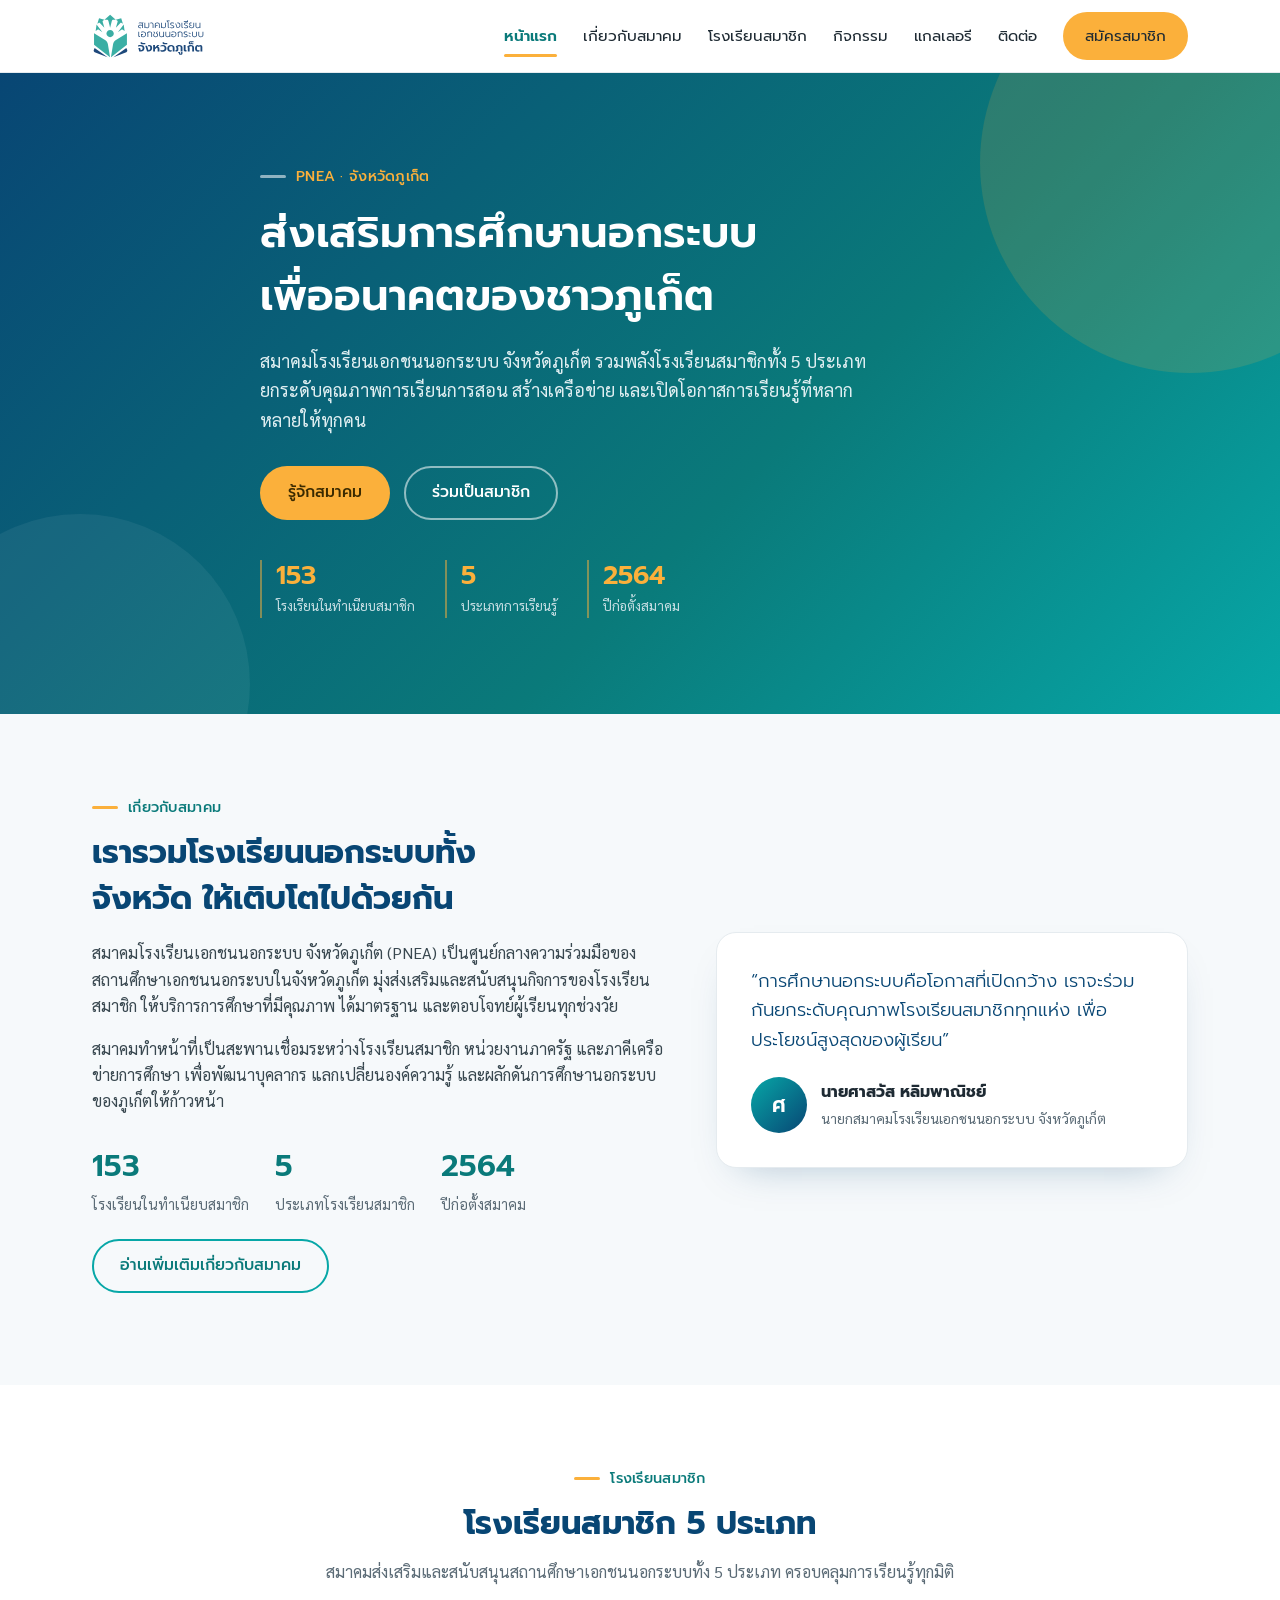
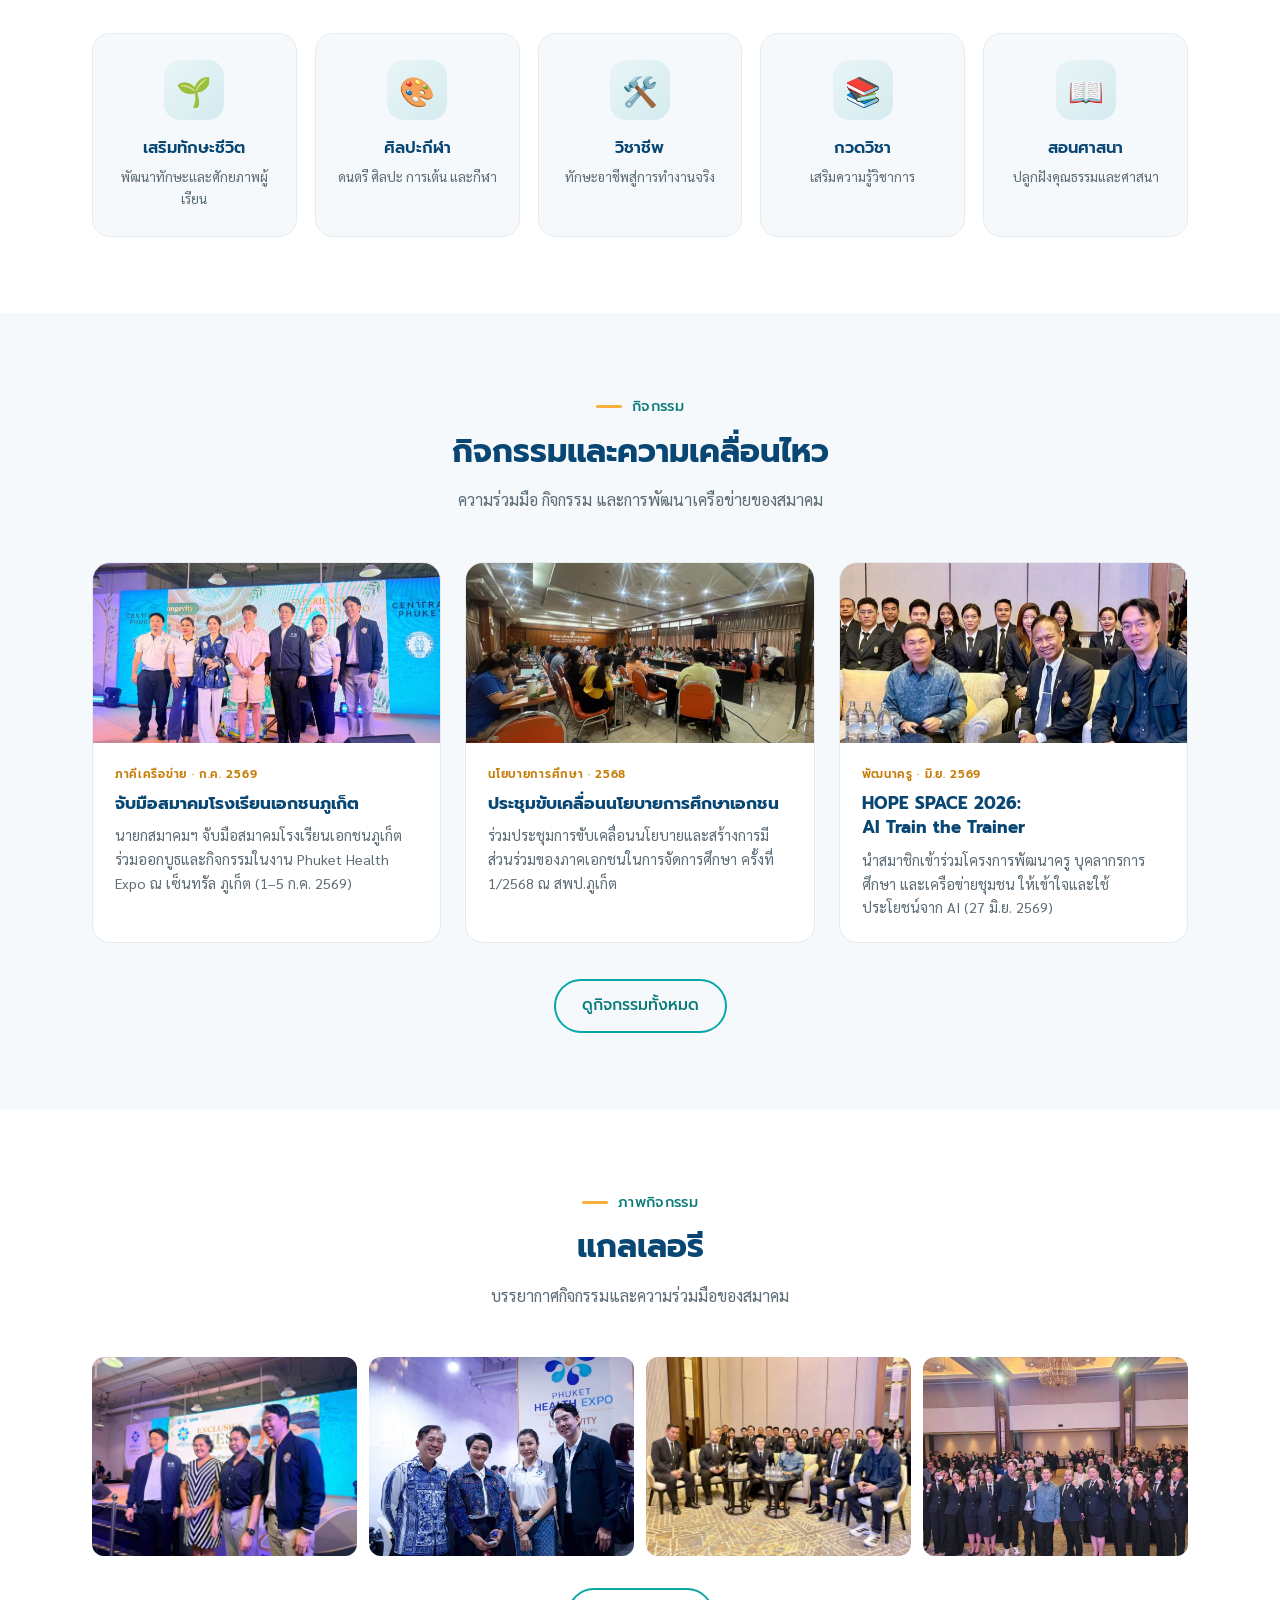
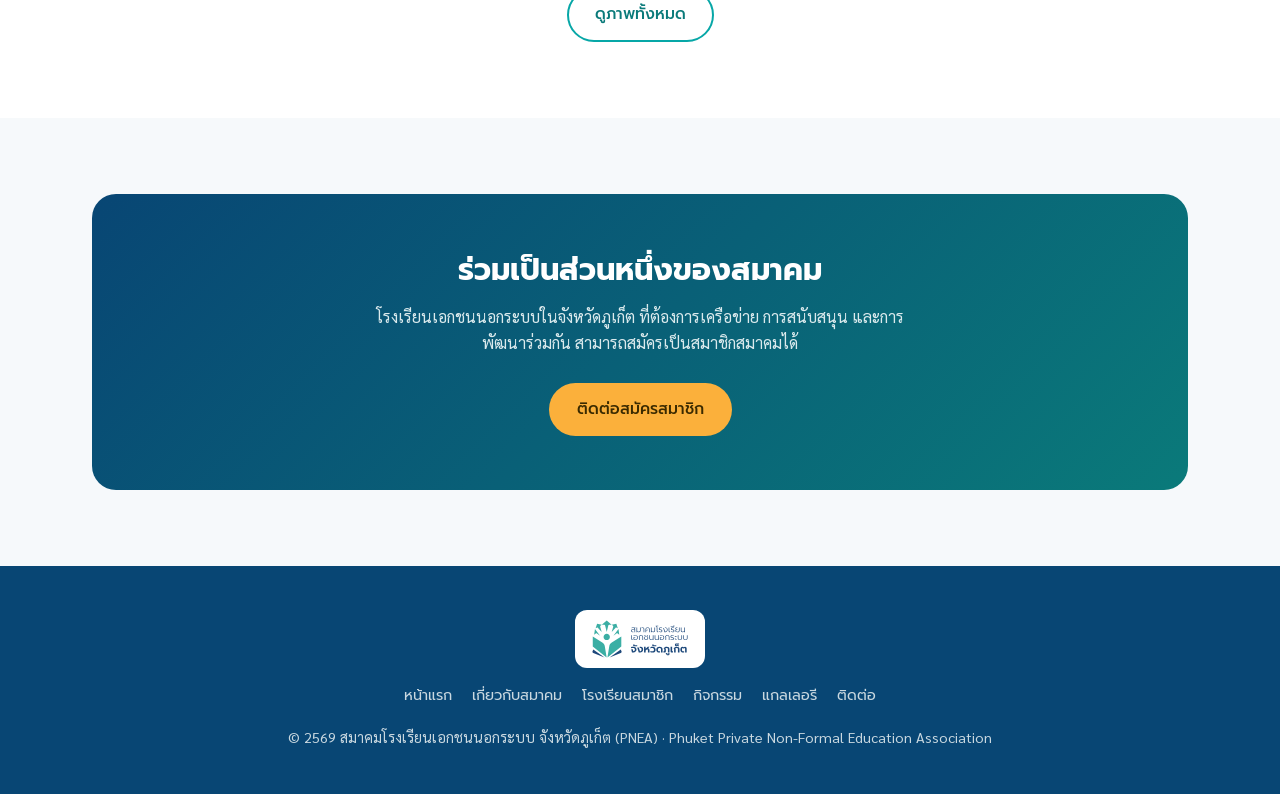
==== commit 4df218be: "content: เบอร์จากทะเบียนสมาคม (เบอร์บนเว็บ 36→105) + ทุกโรงเรียนเป็นสมาชิกสมาคมตามมติ" ====
--- a/index.html
+++ b/index.html
@@ -55,7 +55,7 @@
       <a href="members.html#join" class="btn btn-ghost">ร่วมเป็นสมาชิก</a>
     </div>
     <div class="hero-stats">
-      <div class="hs"><b class="n-schools">49</b><span>โรงเรียนในทำเนียบสมาชิก</span></div>
+      <div class="hs"><b class="n-schools">153</b><span>โรงเรียนในทำเนียบสมาชิก</span></div>
       <div class="hs"><b>5</b><span>ประเภทการเรียนรู้</span></div>
       <div class="hs"><b>2564</b><span>ปีก่อตั้งสมาคม</span></div>
     </div>
@@ -73,7 +73,7 @@
       <p>สมาคมทำหน้าที่เป็นสะพานเชื่อมระหว่างโรงเรียนสมาชิก หน่วยงานภาครัฐ และภาคีเครือข่ายการศึกษา
          เพื่อพัฒนาบุคลากร แลกเปลี่ยนองค์ความรู้ และผลักดันการศึกษานอกระบบของภูเก็ตให้ก้าวหน้า</p>
       <div class="stat-row">
-        <div class="stat"><b class="n-schools">49</b><span>โรงเรียนในทำเนียบสมาชิก</span></div>
+        <div class="stat"><b class="n-schools">153</b><span>โรงเรียนในทำเนียบสมาชิก</span></div>
         <div class="stat"><b>5</b><span>ประเภทโรงเรียนสมาชิก</span></div>
         <div class="stat"><b>2564</b><span>ปีก่อตั้งสมาคม</span></div>
       </div>
--- a/css/style.css
+++ b/css/style.css
@@ -234,7 +234,11 @@
 footer .logo{justify-content:center;margin-bottom:14px}
 footer .brand-name{color:#fff}
 footer a{color:var(--gold)}
-.foot-logo img{height:40px;background:#fff;padding:9px 16px;border-radius:12px;display:block}
+/* กำหนดขนาดตรง ๆ ไม่พึ่ง width:auto — ทั้งไฟล์ตั้ง border-box ไว้ height จึงรวม padding
+   แล้วเบราว์เซอร์คำนวณ width:auto ของ SVG ไม่ออก · 130x58 = เนื้อ 98x40 = อัตราส่วน 2.45 ตรงไฟล์
+   🔴 max-width:none จำเป็น — กฎรวม img{max-width:100%} ไปอิงความกว้างของ <a> ที่เป็น flex แล้ววัดได้ 0
+   ทำให้โลโก้ยุบเหลือ 32px (เท่ากับ padding ล้วน) ทั้งที่ตั้ง width:130px ไว้แล้ว */
+.foot-logo img{width:130px;height:58px;max-width:none;background:#fff;padding:9px 16px;border-radius:12px;display:block}
 .foot-nav{display:flex;gap:20px;justify-content:center;flex-wrap:wrap;margin:16px 0 18px}
 .foot-nav a{color:#c9d8e0;font-family:'Prompt';font-size:.9rem}
 .foot-nav a:hover{color:#fff}
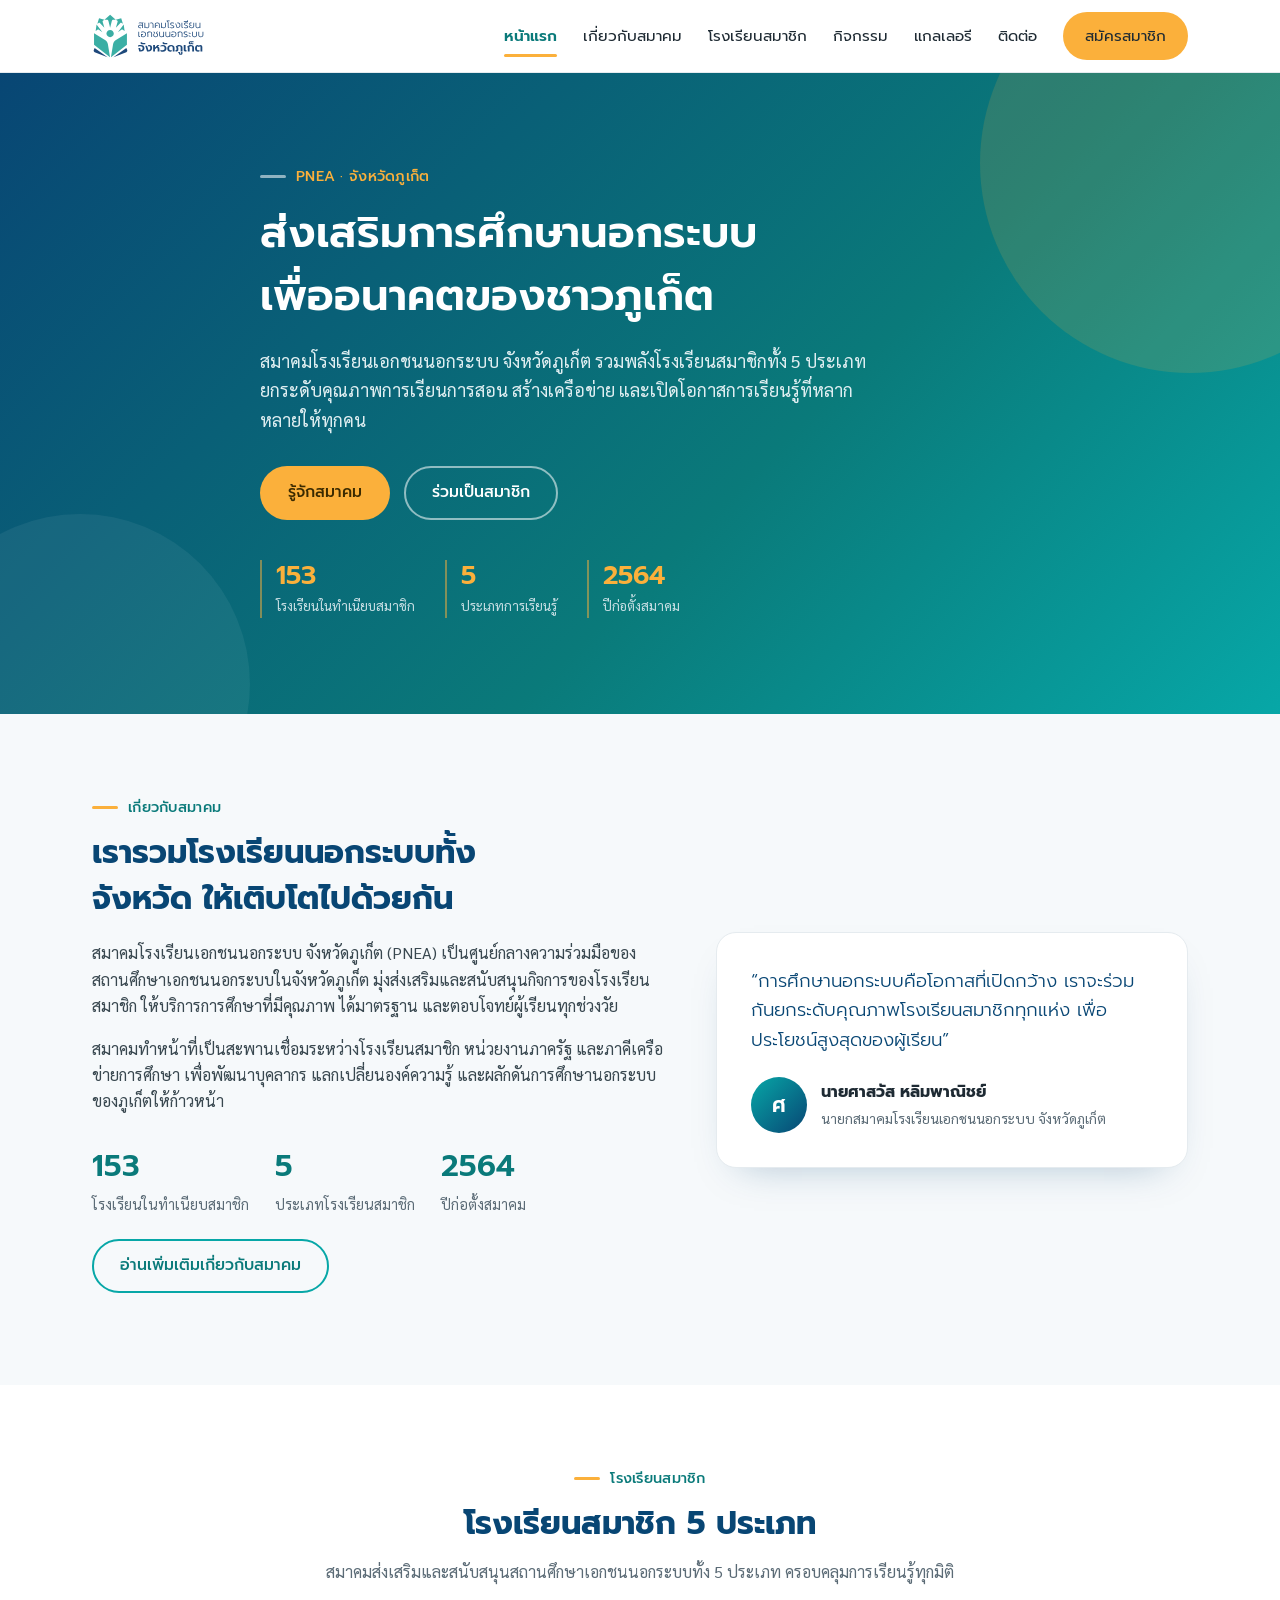
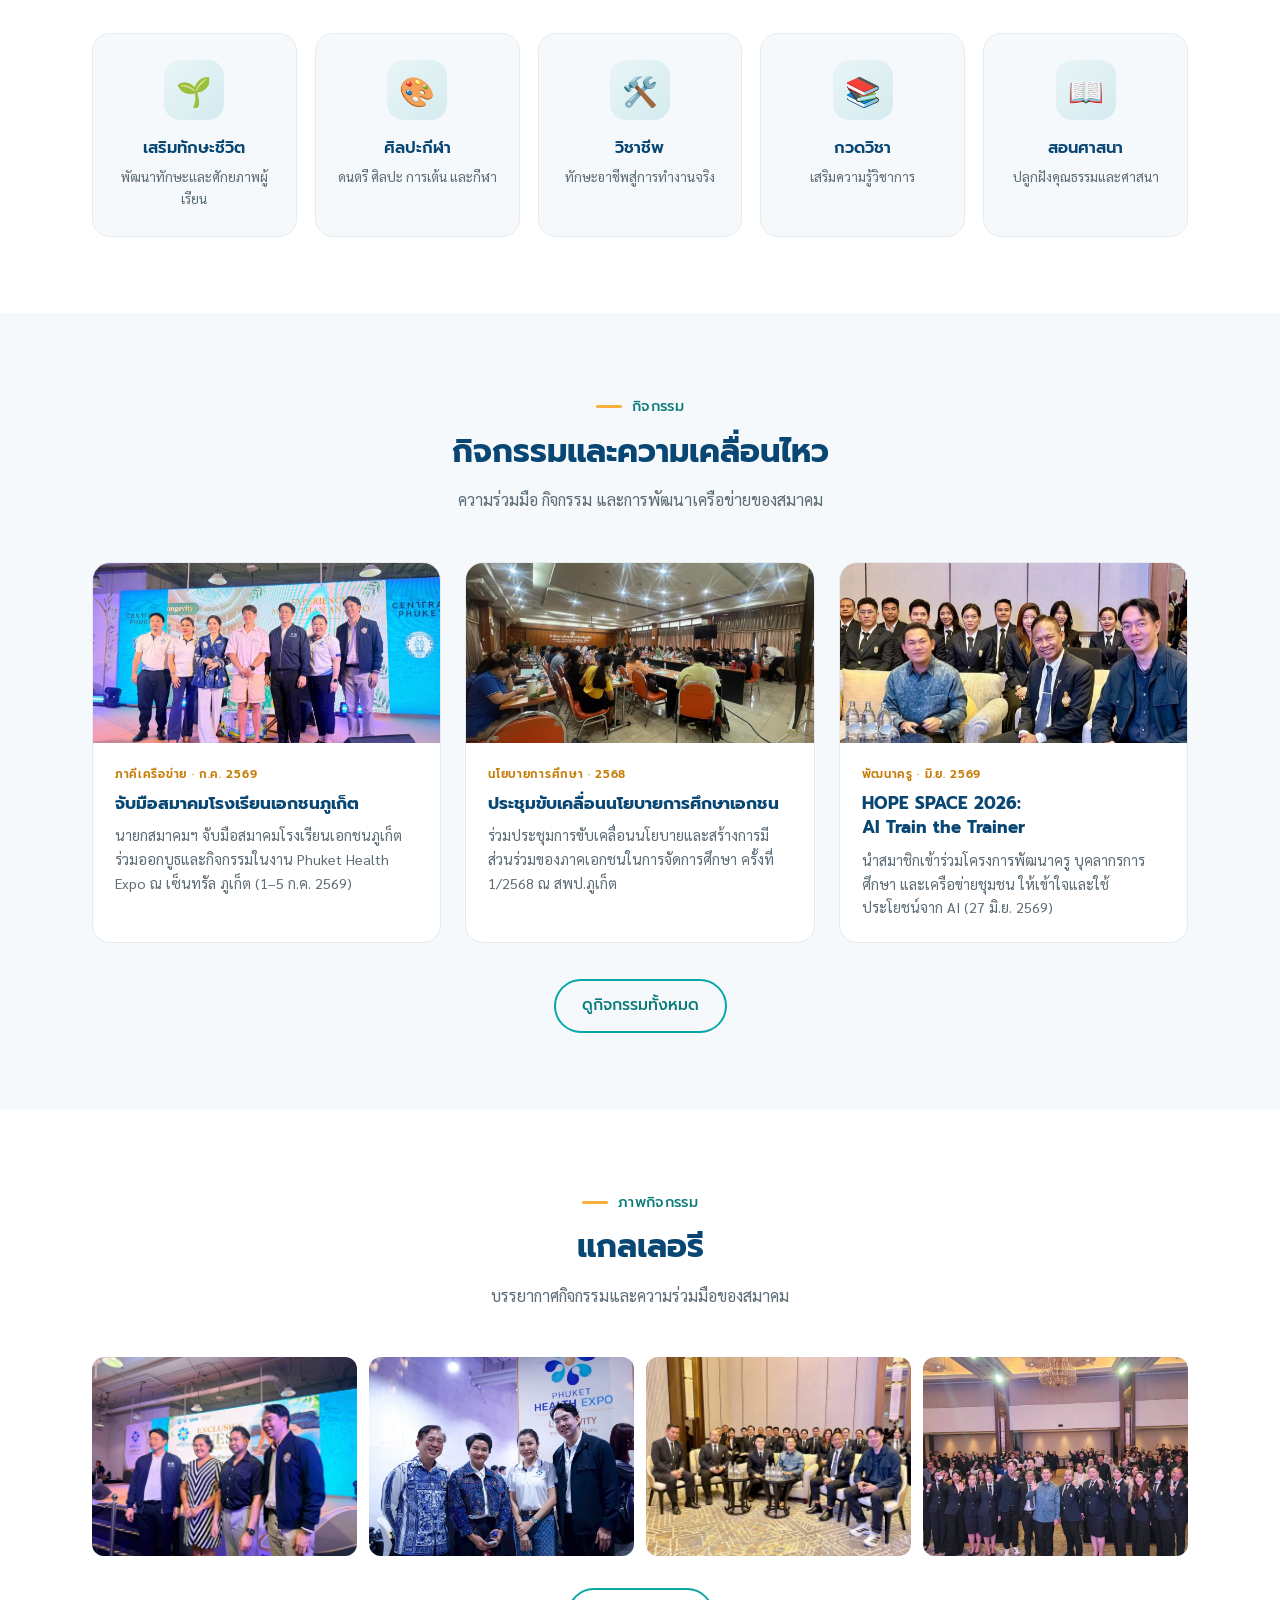
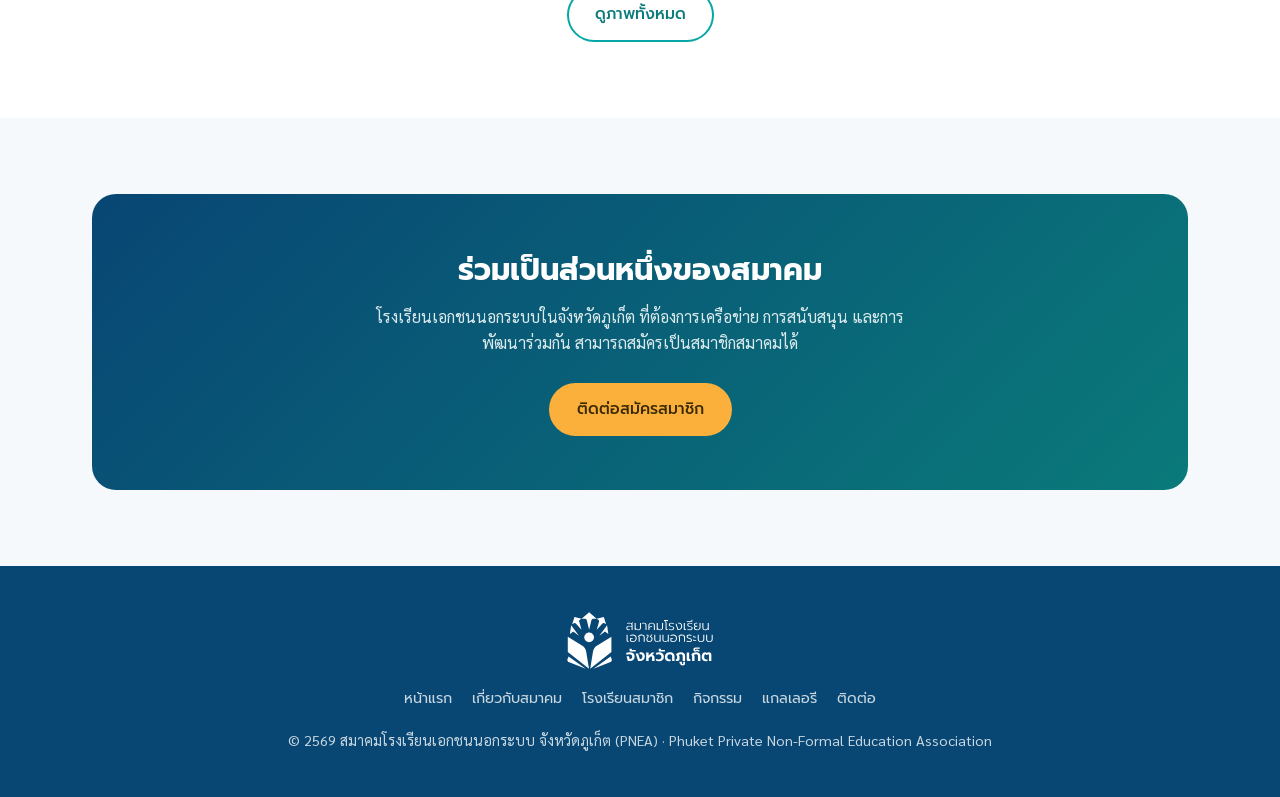
==== commit 9d90af04: "brand: footer ใช้โลโก้กลับสี (ขาว) บนพื้นน้ำเงินตรง ๆ เลิกใช้กล่องขาวรอง + OG image ใหม่จากโลโก้จริง" ====
--- a/index.html
+++ b/index.html
@@ -179,7 +179,7 @@
 
 <footer>
   <div class="wrap">
-    <a class="logo foot-logo" href="index.html"><img src="img/logo-th.svg" alt="PNEA – สมาคมโรงเรียนเอกชนนอกระบบ จังหวัดภูเก็ต" width="548" height="223"></a>
+    <a class="logo foot-logo" href="index.html"><img src="img/logo-th-white.svg" alt="PNEA – สมาคมโรงเรียนเอกชนนอกระบบ จังหวัดภูเก็ต" width="548" height="223"></a>
     <div class="foot-nav">
       <a href="index.html">หน้าแรก</a>
       <a href="about.html">เกี่ยวกับสมาคม</a>
--- a/css/style.css
+++ b/css/style.css
@@ -234,11 +234,11 @@
 footer .logo{justify-content:center;margin-bottom:14px}
 footer .brand-name{color:#fff}
 footer a{color:var(--gold)}
-/* กำหนดขนาดตรง ๆ ไม่พึ่ง width:auto — ทั้งไฟล์ตั้ง border-box ไว้ height จึงรวม padding
-   แล้วเบราว์เซอร์คำนวณ width:auto ของ SVG ไม่ออก · 130x58 = เนื้อ 98x40 = อัตราส่วน 2.45 ตรงไฟล์
+/* ใช้โลโก้เวอร์ชันกลับสี (ขาว) วางบนพื้นน้ำเงินตรง ๆ — เลิกใช้กล่องขาวรองแล้ว
+   กำหนดขนาดตรง ๆ ไม่พึ่ง width:auto (150x61 = อัตราส่วน 2.46 ตรงไฟล์)
    🔴 max-width:none จำเป็น — กฎรวม img{max-width:100%} ไปอิงความกว้างของ <a> ที่เป็น flex แล้ววัดได้ 0
-   ทำให้โลโก้ยุบเหลือ 32px (เท่ากับ padding ล้วน) ทั้งที่ตั้ง width:130px ไว้แล้ว */
-.foot-logo img{width:130px;height:58px;max-width:none;background:#fff;padding:9px 16px;border-radius:12px;display:block}
+   ทำให้โลโก้ยุบจนเหลือแทบไม่เห็น ทั้งที่ตั้ง width ไว้แล้ว */
+.foot-logo img{width:150px;height:61px;max-width:none;display:block}
 .foot-nav{display:flex;gap:20px;justify-content:center;flex-wrap:wrap;margin:16px 0 18px}
 .foot-nav a{color:#c9d8e0;font-family:'Prompt';font-size:.9rem}
 .foot-nav a:hover{color:#fff}
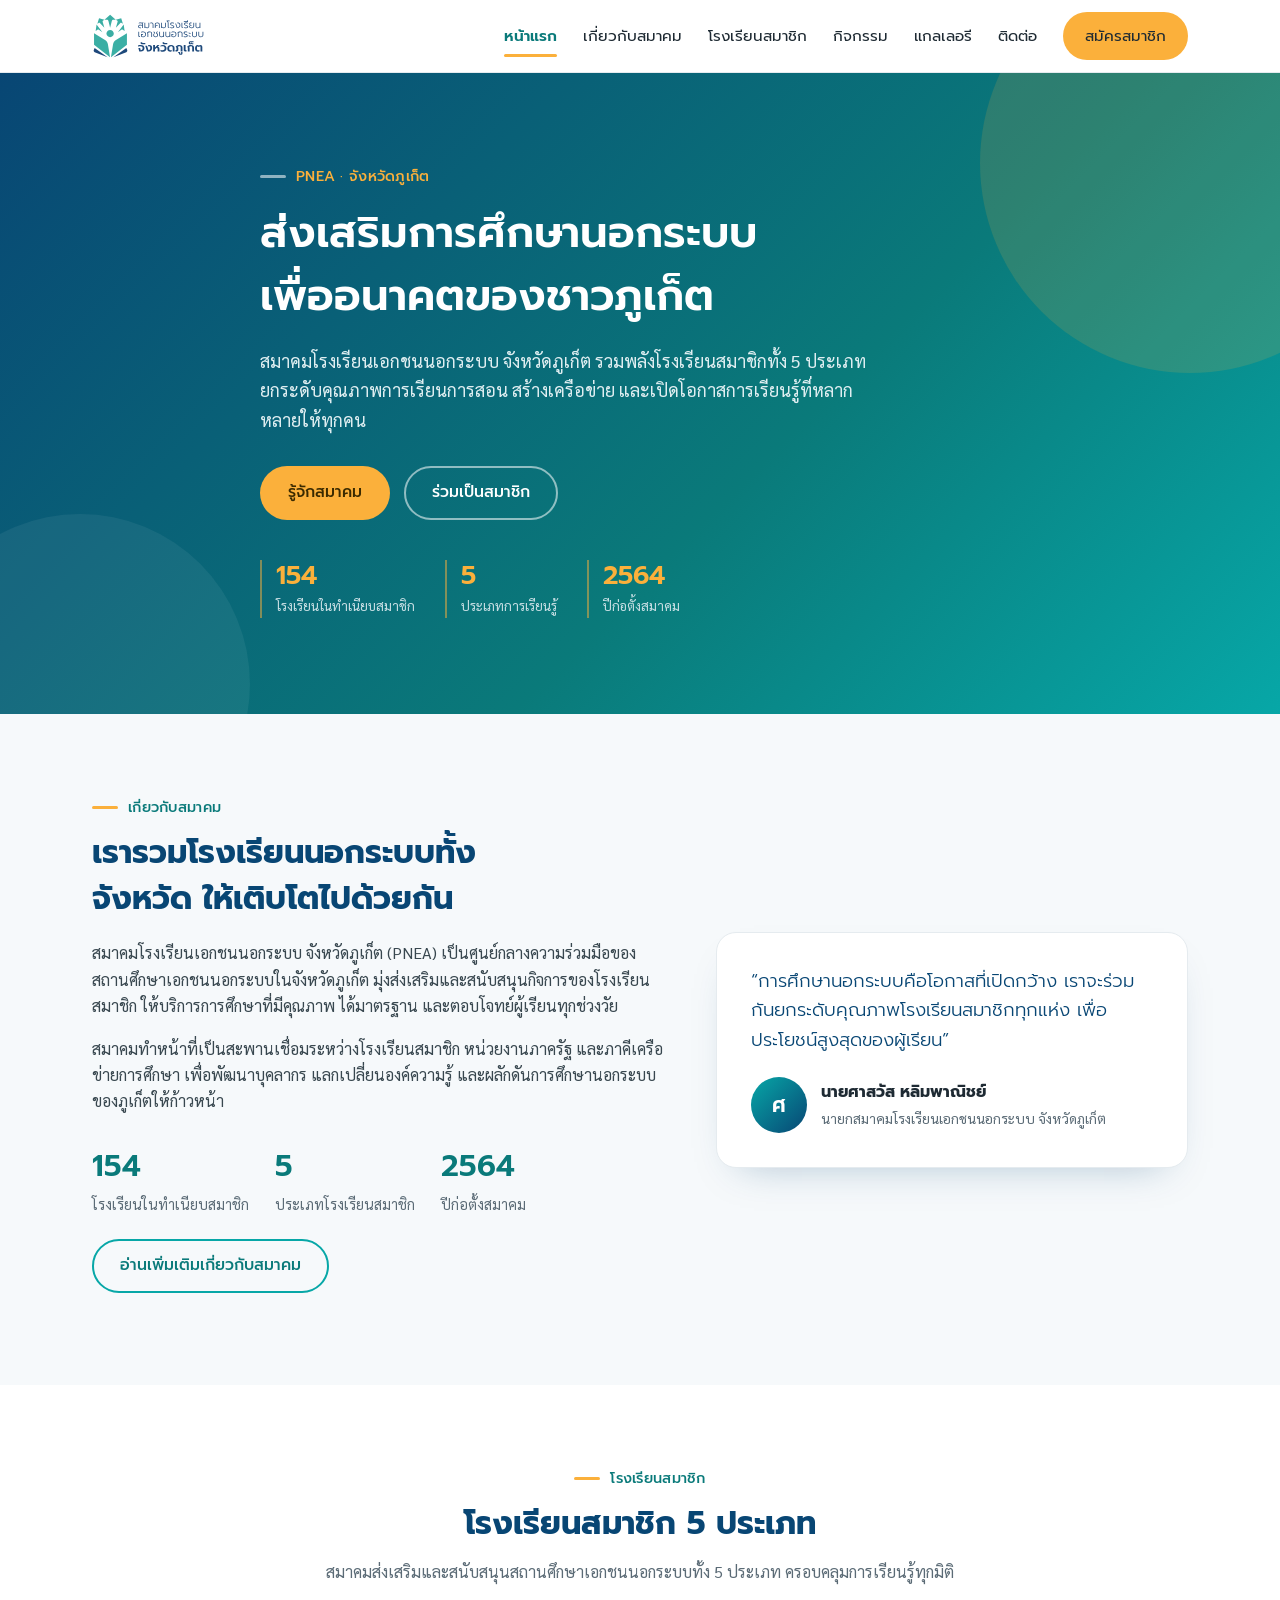
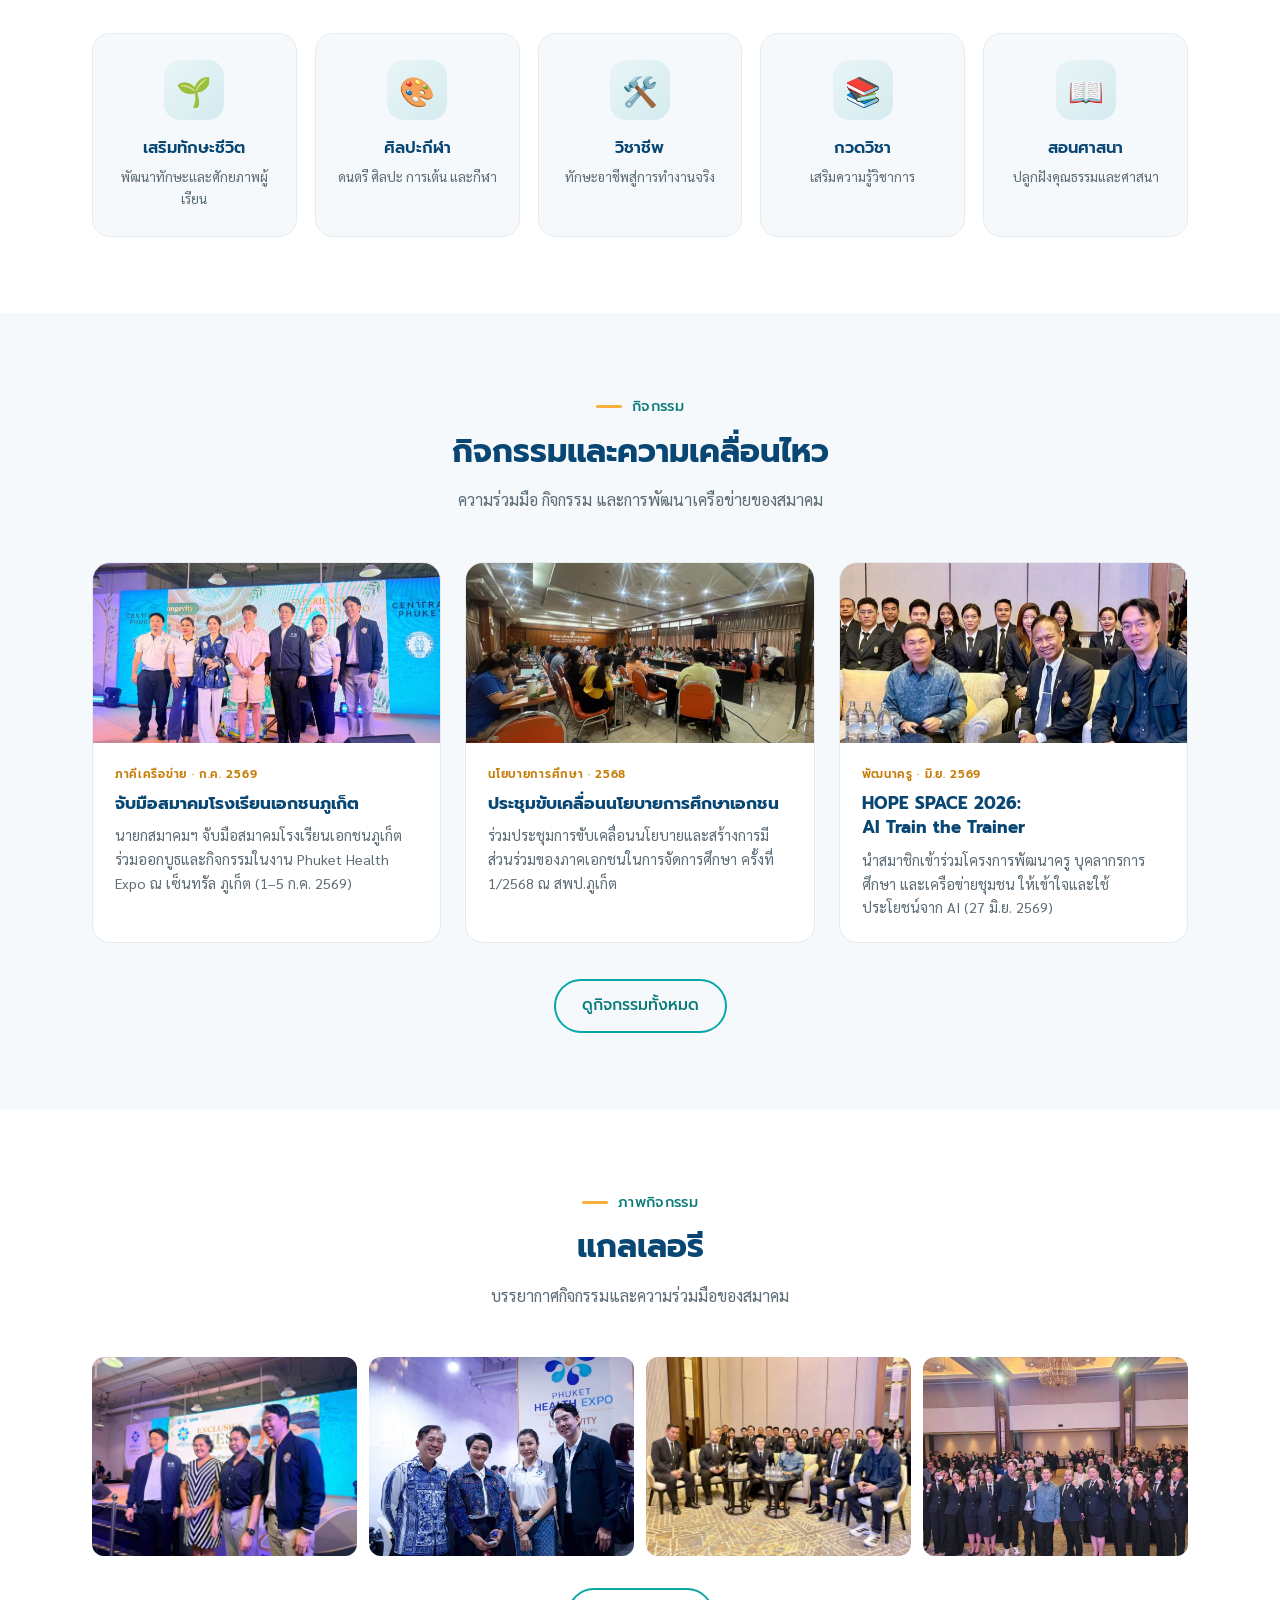
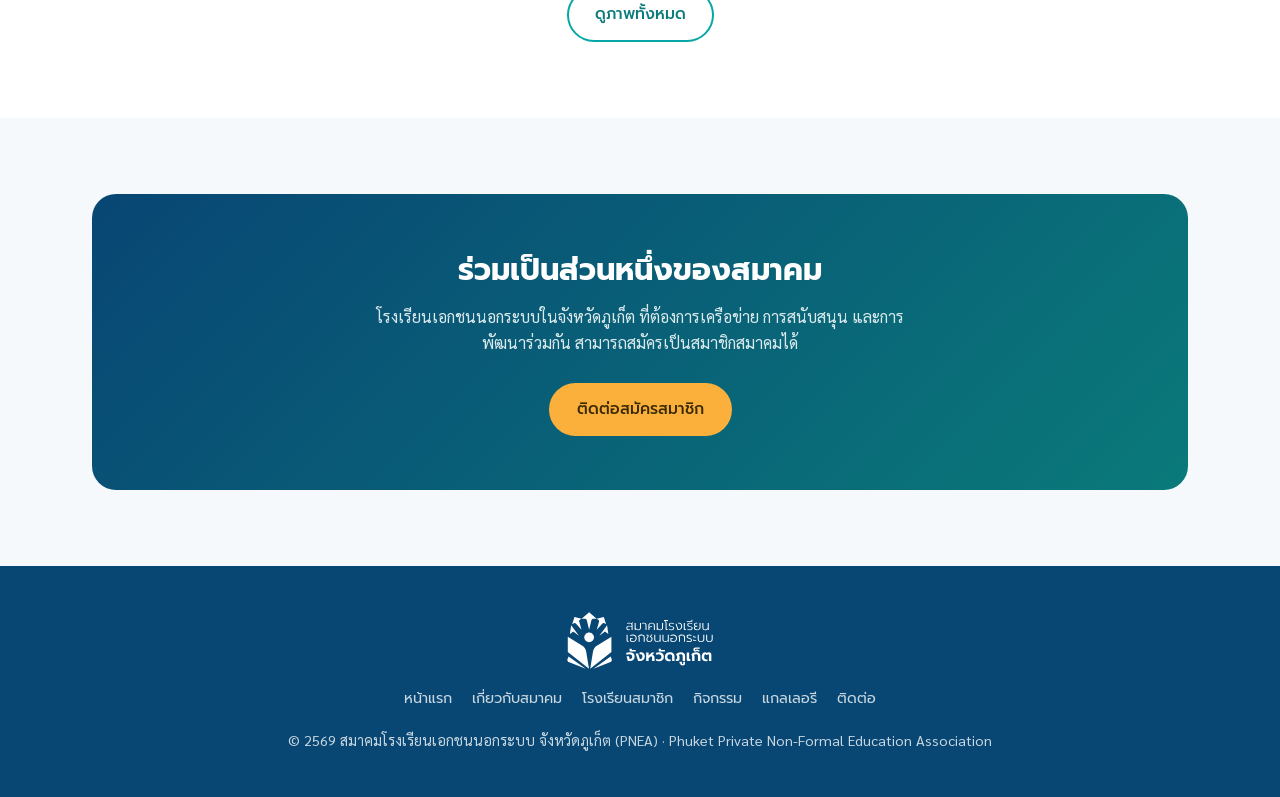
==== commit f160d3c0: "content: ที่อยู่ทางการจากทะเบียน สช. 151 แห่ง (ครบ 154/154) + ประเภทตามทะเบียน + ชื่ออังกฤษทางการ 10" ====
--- a/index.html
+++ b/index.html
@@ -55,7 +55,7 @@
       <a href="members.html#join" class="btn btn-ghost">ร่วมเป็นสมาชิก</a>
     </div>
     <div class="hero-stats">
-      <div class="hs"><b class="n-schools">153</b><span>โรงเรียนในทำเนียบสมาชิก</span></div>
+      <div class="hs"><b class="n-schools">154</b><span>โรงเรียนในทำเนียบสมาชิก</span></div>
       <div class="hs"><b>5</b><span>ประเภทการเรียนรู้</span></div>
       <div class="hs"><b>2564</b><span>ปีก่อตั้งสมาคม</span></div>
     </div>
@@ -73,7 +73,7 @@
       <p>สมาคมทำหน้าที่เป็นสะพานเชื่อมระหว่างโรงเรียนสมาชิก หน่วยงานภาครัฐ และภาคีเครือข่ายการศึกษา
          เพื่อพัฒนาบุคลากร แลกเปลี่ยนองค์ความรู้ และผลักดันการศึกษานอกระบบของภูเก็ตให้ก้าวหน้า</p>
       <div class="stat-row">
-        <div class="stat"><b class="n-schools">153</b><span>โรงเรียนในทำเนียบสมาชิก</span></div>
+        <div class="stat"><b class="n-schools">154</b><span>โรงเรียนในทำเนียบสมาชิก</span></div>
         <div class="stat"><b>5</b><span>ประเภทโรงเรียนสมาชิก</span></div>
         <div class="stat"><b>2564</b><span>ปีก่อตั้งสมาคม</span></div>
       </div>
